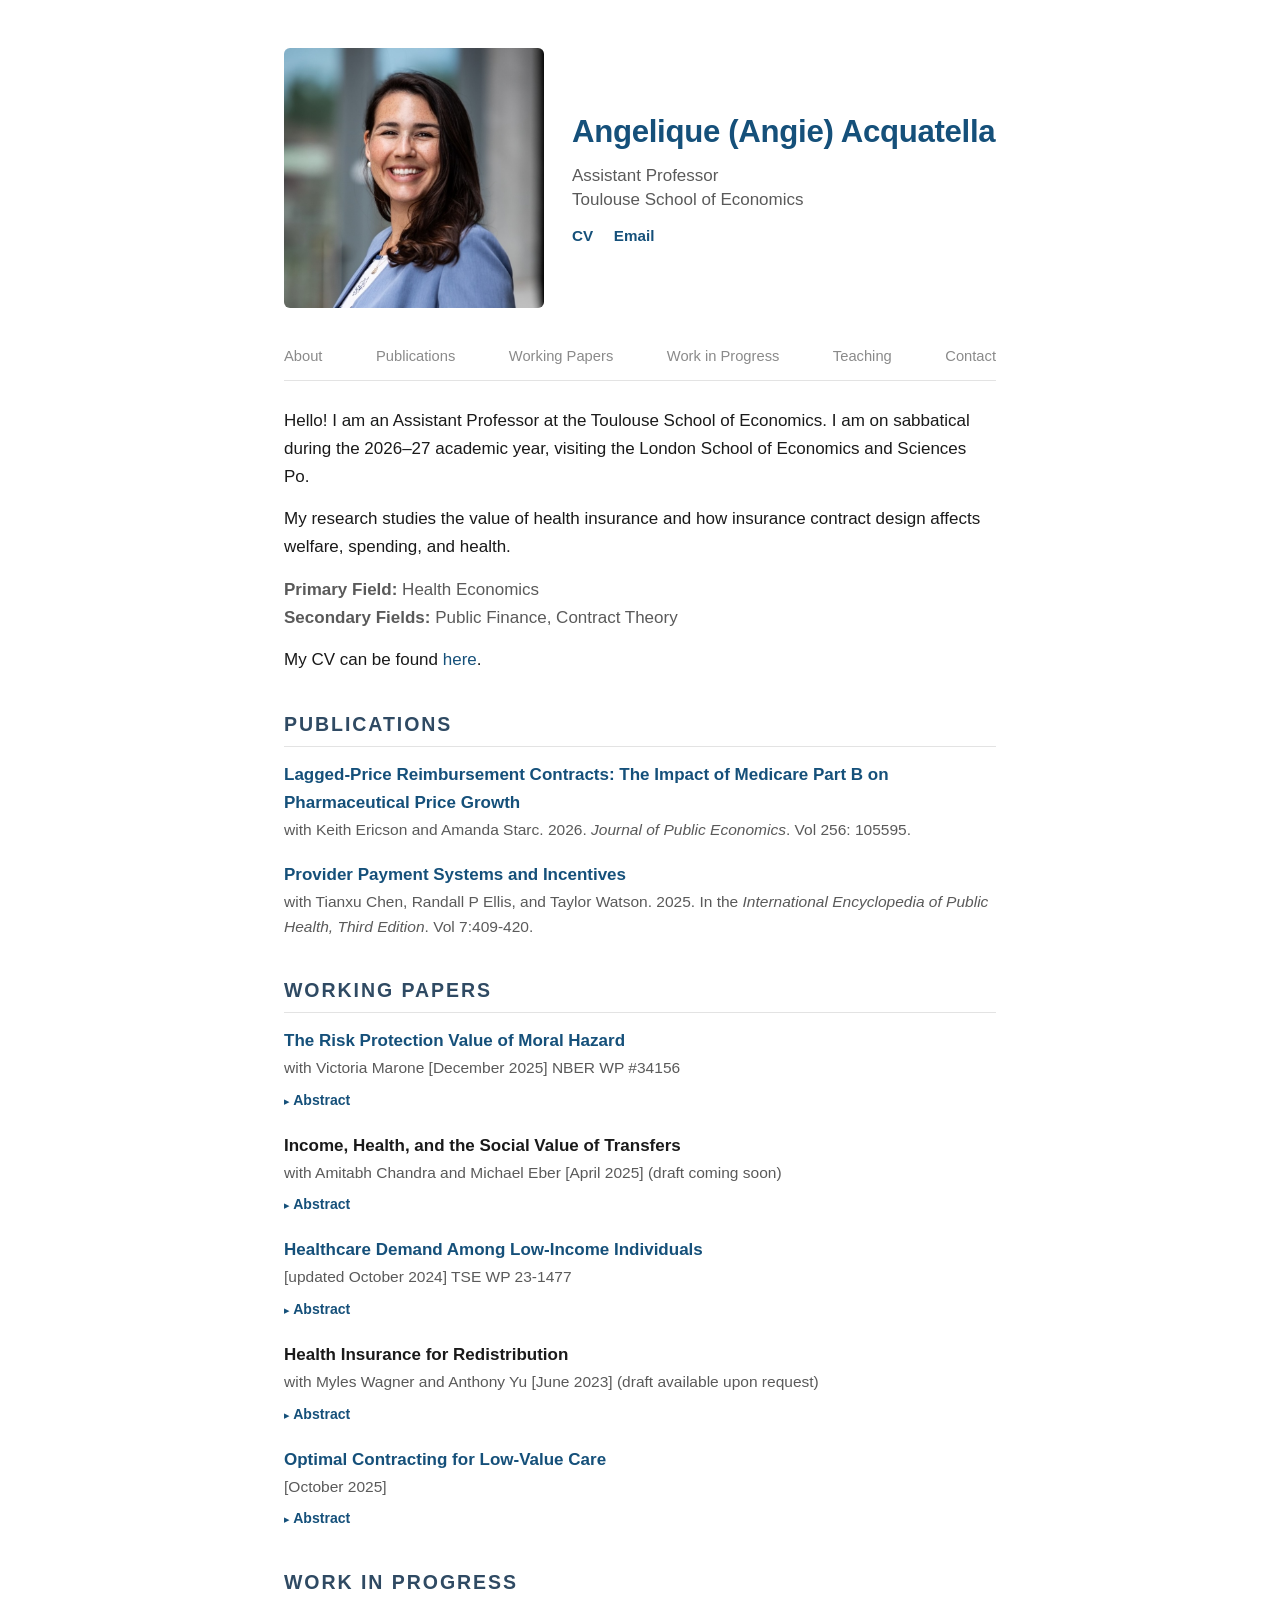
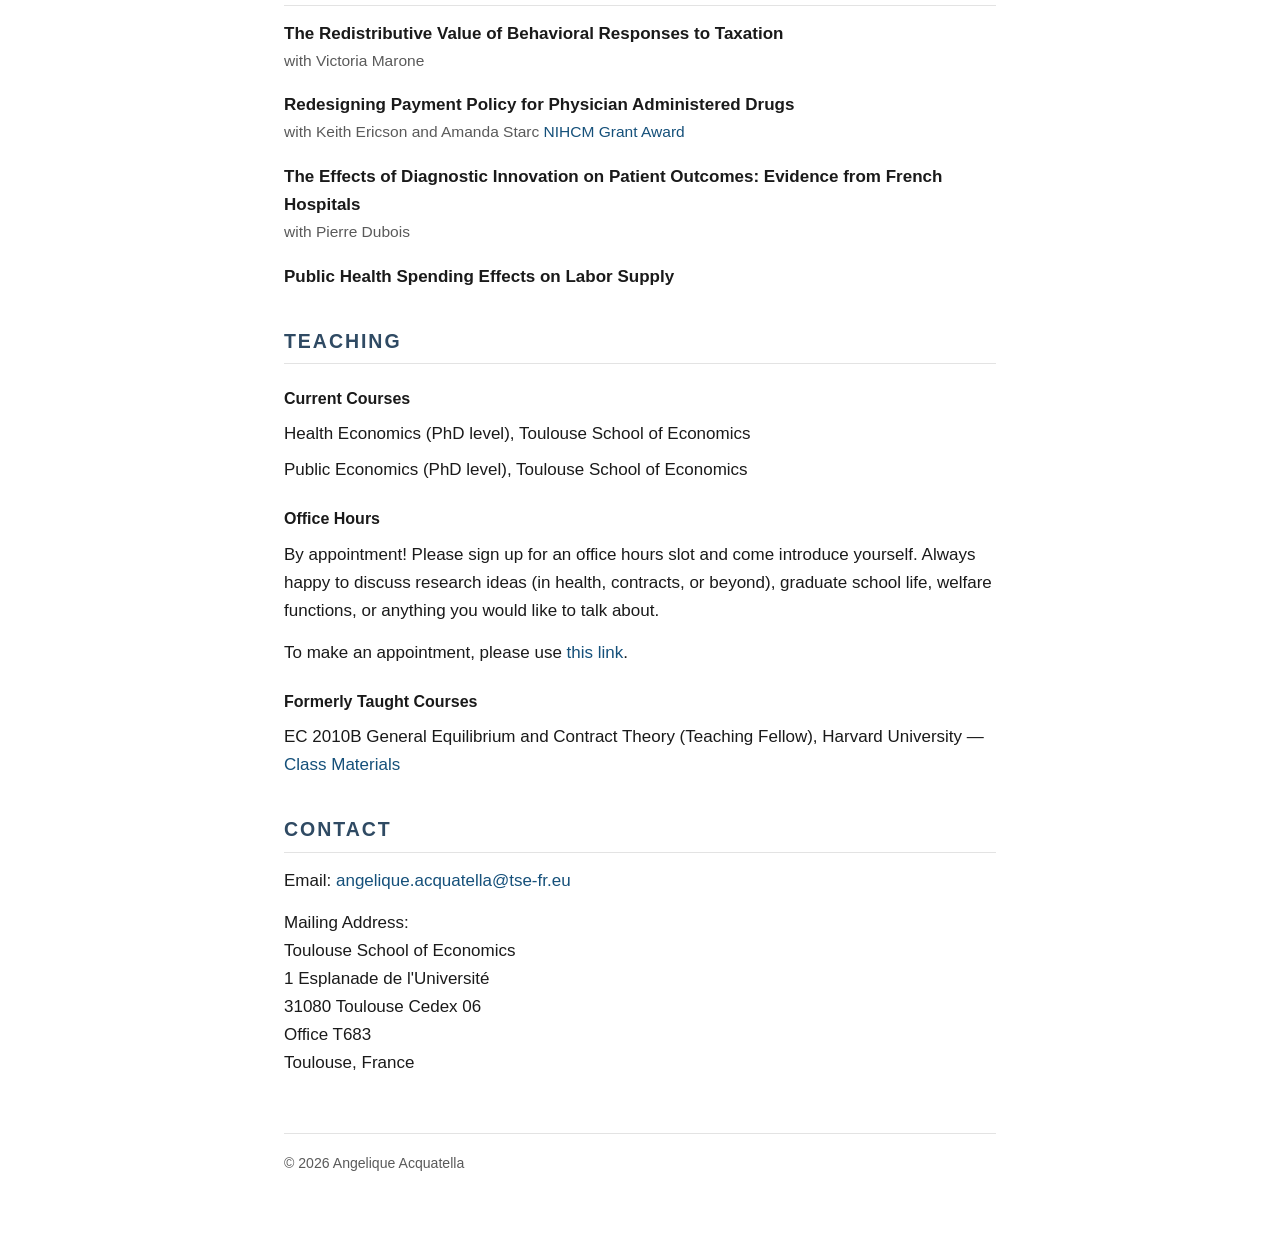
==== index.html @ 7224555e "Remove two dormant Work in Progress entries Income Loss Following Sickness (with Anup Malani) and A " ====
<!DOCTYPE html>
<html lang="en">
<head>
  <meta charset="utf-8">
  <meta name="viewport" content="width=device-width, initial-scale=1">
  <title>Angelique Acquatella</title>
  <meta name="description" content="Angelique Acquatella — Assistant Professor at the Toulouse School of Economics. Health economics, public finance, contract theory.">
  <link rel="stylesheet" href="style.css">
  <!-- Google Analytics 4 -->
  <script async src="https://www.googletagmanager.com/gtag/js?id=G-L3SZ8V5S2E"></script>
  <script>
    window.dataLayer = window.dataLayer || [];
    function gtag(){dataLayer.push(arguments);}
    gtag('js', new Date());
    gtag('config', 'G-L3SZ8V5S2E');
  </script>
</head>
<body>
  <div class="container">

    <!-- ===== Header ===== -->
    <header class="masthead">
      <img class="photo" src="assets/profile_crop.jpeg" alt="Angelique Acquatella">
      <div class="intro">
        <h1>Angelique (Angie) Acquatella</h1>
        <p class="title">Assistant Professor<br>
          <span class="affil">Toulouse School of Economics</span></p>
        <p class="quicklinks">
          <a href="assets/cv.pdf">CV</a>
          <a href="mailto:angelique.acquatella@tse-fr.eu">Email</a>
        </p>
      </div>
    </header>

    <!-- ===== Nav ===== -->
    <nav class="nav">
      <a href="#about">About</a>
      <a href="#publications">Publications</a>
      <a href="#working-papers">Working Papers</a>
      <a href="#in-progress">Work in Progress</a>
      <a href="#teaching">Teaching</a>
      <a href="#contact">Contact</a>
    </nav>

    <main>

      <!-- ===== About / bio ===== -->
      <section id="about">
        <p>Hello! I am an Assistant Professor at the Toulouse School of Economics.
          I am on sabbatical during the 2026&ndash;27 academic year, visiting the London
          School of Economics and Sciences Po.</p>

        <p>My research studies the value of health insurance and how insurance contract
          design affects welfare, spending, and health.</p>

        <p class="fields">
          <strong>Primary Field:</strong> Health Economics<br>
          <strong>Secondary Fields:</strong> Public Finance, Contract Theory
        </p>

        <p>My CV can be found <a href="assets/cv.pdf">here</a>.</p>
      </section>

      <!-- ===== Published / Forthcoming ===== -->
      <section id="publications">
        <h2>Publications</h2>
        <ul class="pubs">
          <li>
            <span class="pub-title">
              <a href="https://www.sciencedirect.com/science/article/pii/S0047272726000319">Lagged-Price Reimbursement Contracts: The Impact of Medicare Part B on Pharmaceutical Price Growth</a>
            </span>
            <span class="pub-meta">with Keith Ericson and Amanda Starc. 2026. <em>Journal of Public Economics</em>. Vol 256: 105595.</span>
          </li>
          <li>
            <span class="pub-title">
              <a href="https://doi.org/10.1016/b978-0-323-99967-0.00269-6">Provider Payment Systems and Incentives</a>
            </span>
            <span class="pub-meta">with Tianxu Chen, Randall P Ellis, and Taylor Watson. 2025. In the <em>International Encyclopedia of Public Health, Third Edition</em>. Vol 7:409-420.</span>
          </li>
        </ul>
      </section>

      <!-- ===== Working Papers ===== -->
      <section id="working-papers">
        <h2>Working Papers</h2>
        <ul class="pubs">
          <li>
            <span class="pub-title">
              <a href="https://victoriamarone.github.io/files/Risk_Protection_Value_of_Moral_Hazard.pdf">The Risk Protection Value of Moral Hazard</a>
            </span>
            <span class="pub-meta">with Victoria Marone [December 2025] NBER WP #34156</span>
            <details class="abstract"><summary>Abstract</summary>
              <p>Health insurance lowers the out-of-pocket price of healthcare, and it is well-established that this leads to higher utilization of care. This type of &ldquo;moral hazard&rdquo; is typically viewed as a social cost of insurance. Within a standard model, we show that there are two important ways in which the consumer&rsquo;s ability to change her behavior in response to insurance can play a central role in the ability of insurance to protect her from risk. These are (i) by allowing optimal exploitation of real income gained in bad states, and (ii) by enabling more resources to be shifted to bad states than otherwise could be. We provide a theoretical characterization of these cases and quantify their importance empirically. Under standard parameterizations of demand for healthcare and health insurance, estimates in the literature imply that moral hazard accounts for as much as half of the total value of risk protection derived from insurance. Preventing consumers from changing their behavior in response to insurance would lower costs, but also result in a major loss of risk protection, on-net reducing consumer welfare in the population we study. Our results suggest that under-utilization of healthcare may thus be an equally important threat to welfare as over-utilization.</p>
            </details>
          </li>
          <li>
            <span class="pub-title">Income, Health, and the Social Value of Transfers</span>
            <span class="pub-meta">with Amitabh Chandra and Michael Eber [April 2025] (draft coming soon)</span>
            <details class="abstract"><summary>Abstract</summary>
              <p>The central trade-off in designing public transfer programs lies in balancing the social value of a transfer against its fiscal and behavioral costs. While existing work has focused extensively on estimating these costs, much less is known about how society values transfers to individuals with different characteristics. Yet preferences over the allocation of transfers across potential recipients are measurable and well defined. This paper estimates these preferences. We field a large-scale survey experiment in which respondents allocate resources across potential recipients who vary in their level of income, age, health, and gender. Using both incentivized and hypothetical tasks, we estimate a discrete choice model that recovers the social marginal utility of income conditional on recipient characteristics. Preferences display systematic structure: individuals with low income or poor health are consistently favored, while age plays a modest role. We embed these estimates in the Marginal Value of Public Funds framework to assess the welfare implications of real-world transfer policies with limited fiscal spillovers.</p>
            </details>
          </li>
          <li>
            <span class="pub-title">
              <a href="assets/papers/acquatella_income_effects.pdf">Healthcare Demand Among Low-Income Individuals</a>
            </span>
            <span class="pub-meta">[updated October 2024] TSE WP 23-1477</span>
            <details class="abstract"><summary>Abstract</summary>
              <p>Low-income individuals are typically the most price sensitive segment of the market, but this is not true in the market for health care. Using data from the RAND and Oregon experiments, I show that low-income individuals are less likely to participate in health care markets, relative to higher income counterparts, attenuating the average demand elasticity for this group. The key insight is that income effects may exclude low-income individuals from participating because, when marginal utility of consumption is high, forgoing non-medical consumption becomes too costly. These findings have implications for policy design and model specification.</p>
            </details>
          </li>
          <li>
            <span class="pub-title">Health Insurance for Redistribution</span>
            <span class="pub-meta">with Myles Wagner and Anthony Yu [June 2023] (draft available upon request)</span>
            <details class="abstract"><summary>Abstract</summary>
              <p>The paper studies the role of health insurance for health equity. We consider a social planner that cares about health inequality in addition to income inequality. Focusing on a restricted policy space that offers different health care subsidies for the rich and poor, we derive sufficient statistics formulas for optimal policy, which depends on three objects: demand elasticities of medical spending by income, the joint distribution of health, income, and medical spending, and social preferences. We calibrate the joint distribution of health, income and medical spending using the Medical Expenditure Panel Survey, and revisit the RAND Health Insurance experiment to recover demand elasticities by income. Then, we simulate the optimal joint health insurance policy and tax schedule using social welfare weights that approximate Utilitarian and Rawlsian welfare objectives over health and income. An egalitarian planner chooses Medicare for all, and a Rawlsian planner chooses a public insurance policy that is much more generous than current Medicaid: full coverage for individuals below 300% of the Federal Poverty Line, and partial coinsurance for the rest.</p>
            </details>
          </li>
          <li>
            <span class="pub-title">
              <a href="assets/papers/acquatella_ORC.pdf">Optimal Contracting for Low-Value Care</a>
            </span>
            <span class="pub-meta">[October 2025]</span>
            <details class="abstract"><summary>Abstract</summary>
              <p>A significant share of health care spending comes from low-value, or minimal benefit, services. Why do countries pay for these services and what can optimal contracts do to contain this type of spending? I study optimal contracting for &lsquo;flat of the curve&rsquo; medicine in a principal agent framework with altruistic providers. I find that altruism leads to inefficient overprovision of care when governments use cost-based reimbursement, and that treatment caps optimally contain excess spending. Global budgets, as in the U.K., achieve first best outcomes when perfect risk adjustment is possible, or when providers are substantially altruistic.</p>
            </details>
          </li>
        </ul>
      </section>

      <!-- ===== Work in Progress ===== -->
      <section id="in-progress">
        <h2>Work in Progress</h2>
        <ul class="pubs">
          <li>
            <span class="pub-title">The Redistributive Value of Behavioral Responses to Taxation</span>
            <span class="pub-meta">with Victoria Marone</span>
          </li>
          <li>
            <span class="pub-title">Redesigning Payment Policy for Physician Administered Drugs</span>
            <span class="pub-meta">with Keith Ericson and Amanda Starc
              <a href="https://nihcm.org/grantees/redesigning-payment-policy-for-physician-administered-drugs">NIHCM Grant Award</a></span>
          </li>
          <li>
            <span class="pub-title">The Effects of Diagnostic Innovation on Patient Outcomes: Evidence from French Hospitals</span>
            <span class="pub-meta">with Pierre Dubois</span>
          </li>
          <li>
            <span class="pub-title">Public Health Spending Effects on Labor Supply</span>
          </li>
        </ul>
      </section>

      <!-- ===== Teaching (verbatim) ===== -->
      <section id="teaching">
        <h2>Teaching</h2>

        <h3>Current Courses</h3>
        <ul class="teaching">
          <li>Health Economics (PhD level), Toulouse School of Economics</li>
          <li>Public Economics (PhD level), Toulouse School of Economics</li>
        </ul>

        <h3>Office Hours</h3>
        <p>By appointment! Please sign up for an office hours slot and come introduce
          yourself. Always happy to discuss research ideas (in health, contracts, or
          beyond), graduate school life, welfare functions, or anything you would like
          to talk about.</p>
        <p>To make an appointment, please use
          <a href="https://calendly.com/aacquatella">this link</a>.</p>

        <h3>Formerly Taught Courses</h3>
        <ul class="teaching">
          <li>EC 2010B General Equilibrium and Contract Theory (Teaching Fellow), Harvard University
            &mdash; <a href="https://www.dropbox.com/sh/stiwag3nsww1j3d/AABarF94zuV2WMc9sB_urJYna?dl=0">Class Materials</a></li>
        </ul>
      </section>

      <!-- ===== Contact (verbatim) ===== -->
      <section id="contact">
        <h2>Contact</h2>
        <p>Email: <a href="mailto:angelique.acquatella@tse-fr.eu">angelique.acquatella@tse-fr.eu</a></p>
        <p>Mailing Address:<br>
          Toulouse School of Economics<br>
          1 Esplanade de l'Universit&eacute;<br>
          31080 Toulouse Cedex 06<br>
          Office T683<br>
          Toulouse, France</p>
      </section>

    </main>

    <footer>
      <p>&copy; 2026 Angelique Acquatella</p>
    </footer>

  </div>
</body>
</html>
---- style.css ----
/* ===== Base ===== */
:root {
  --ink:      #1a1a1a;
  --muted:    #5a5a5a;
  --link:     #15507a;
  --link-hov: #0d3a5c;
  --rule:     #e3e3e3;
  --maxw:     760px;
}

* { box-sizing: border-box; }

html { -webkit-text-size-adjust: 100%; }

body {
  margin: 0;
  color: var(--ink);
  background: #fff;
  font-family: -apple-system, BlinkMacSystemFont, "Segoe UI", Roboto,
               Helvetica, Arial, sans-serif;
  font-size: 17px;
  line-height: 1.65;
  -webkit-font-smoothing: antialiased;
}

.container {
  max-width: var(--maxw);
  margin: 0 auto;
  padding: 48px 24px 64px;
}

a {
  color: var(--link);
  text-decoration: none;
}
a:hover { color: var(--link-hov); text-decoration: underline; }

/* ===== Masthead ===== */
.masthead {
  display: flex;
  align-items: center;
  gap: 28px;
  margin-bottom: 8px;
}

.photo {
  width: 260px;
  height: 260px;
  flex: 0 0 260px;
  border-radius: 6px;
  object-fit: cover;
}

.photo-placeholder {
  display: flex;
  align-items: center;
  justify-content: center;
  background: #eef1f4;
  color: #9aa7b3;
  font-size: 2.6rem;
  font-weight: 600;
  letter-spacing: 1px;
  user-select: none;
}

.intro h1 {
  margin: 0 0 6px;
  font-size: 1.95rem;
  font-weight: 650;
  letter-spacing: -0.01em;
  color: var(--link);
}

.intro .title {
  margin: 0 0 10px;
  color: var(--muted);
  line-height: 1.4;
}
.intro .affil { color: var(--muted); }

.quicklinks { margin: 0; }
.quicklinks a {
  display: inline-block;
  margin-right: 16px;
  font-size: 0.95rem;
  font-weight: 550;
}

/* ===== Nav ===== */
.nav {
  position: sticky;
  top: 0;
  background: rgba(255, 255, 255, 0.95);
  backdrop-filter: saturate(180%) blur(6px);
  border-bottom: 1px solid var(--rule);
  margin: 24px 0 8px;
  padding: 12px 0;
  display: flex;
  flex-wrap: wrap;
  justify-content: space-between;
  gap: 10px 18px;
  font-size: 0.92rem;
}
.nav a { color: #8a8a8a; font-weight: 400; }
.nav a:hover { color: var(--link); text-decoration: none; }

/* ===== Sections ===== */
section { margin-top: 34px; }
#about { margin-top: 26px; }

section h2 {
  font-size: 1.22rem;
  font-weight: 650;
  color: #2f4a63;
  text-transform: uppercase;
  letter-spacing: 0.10em;
  margin: 0 0 14px;
  padding-bottom: 6px;
  border-bottom: 1px solid var(--rule);
}

section h3 {
  font-size: 1rem;
  font-weight: 600;
  margin: 22px 0 8px;
}

p { margin: 0 0 14px; }

.fields { color: var(--muted); }

/* ===== Publication lists ===== */
ul.pubs {
  list-style: none;
  margin: 0;
  padding: 0;
}
ul.pubs li { margin-bottom: 18px; }

.pub-title {
  display: block;
  font-weight: 600;
}
.pub-meta {
  display: block;
  color: var(--muted);
  font-size: 0.97rem;
}
.pub-meta em { font-style: italic; }
.status { font-style: italic; }

details.abstract { margin-top: 5px; }
details.abstract > summary {
  cursor: pointer;
  display: inline-block;
  font-size: 0.88rem;
  font-weight: 550;
  color: var(--link);
  list-style: none;
}
details.abstract > summary::-webkit-details-marker { display: none; }
details.abstract > summary::before { content: "\25B8\00A0"; font-size: 0.8em; }
details.abstract[open] > summary::before { content: "\25BE\00A0"; }
details.abstract > p {
  margin: 8px 0 2px;
  padding-left: 14px;
  border-left: 2px solid var(--rule);
  font-size: 0.95rem;
  line-height: 1.6;
  color: #333;
}

/* ===== Teaching ===== */
ul.teaching {
  list-style: none;
  margin: 0 0 14px;
  padding: 0;
}
ul.teaching li { margin-bottom: 8px; }
.note { color: var(--muted); font-size: 0.97rem; }

/* ===== Footer ===== */
footer {
  margin-top: 56px;
  padding-top: 18px;
  border-top: 1px solid var(--rule);
  color: var(--muted);
  font-size: 0.88rem;
}
footer a { color: var(--link); }

/* ===== Cookie consent banner ===== */
.cookie-banner {
  position: fixed;
  left: 0; right: 0; bottom: 0;
  z-index: 1000;
  display: flex;
  flex-wrap: wrap;
  align-items: center;
  justify-content: center;
  gap: 10px 16px;
  padding: 14px 20px;
  background: #1f2d3a;
  color: #eef1f4;
  font-size: 0.9rem;
  line-height: 1.5;
  box-shadow: 0 -2px 12px rgba(0, 0, 0, 0.18);
}
.cookie-banner[hidden] { display: none; }
.cookie-banner p { margin: 0; max-width: 620px; }
.cookie-banner a { color: #a9cbff; }
.cookie-actions { display: flex; gap: 10px; }
.cookie-banner button {
  font: inherit;
  padding: 7px 18px;
  border: 1px solid #7c8b99;
  border-radius: 6px;
  background: transparent;
  color: #eef1f4;
  cursor: pointer;
}
.cookie-banner button:hover { background: rgba(255, 255, 255, 0.12); }

/* ===== Responsive ===== */
@media (max-width: 560px) {
  .container { padding: 32px 18px 48px; }
  .masthead {
    flex-direction: column;
    align-items: flex-start;
    gap: 18px;
  }
  .photo, .photo-placeholder { width: 150px; height: 150px; flex-basis: 150px; }
  .intro h1 { font-size: 1.7rem; }
}
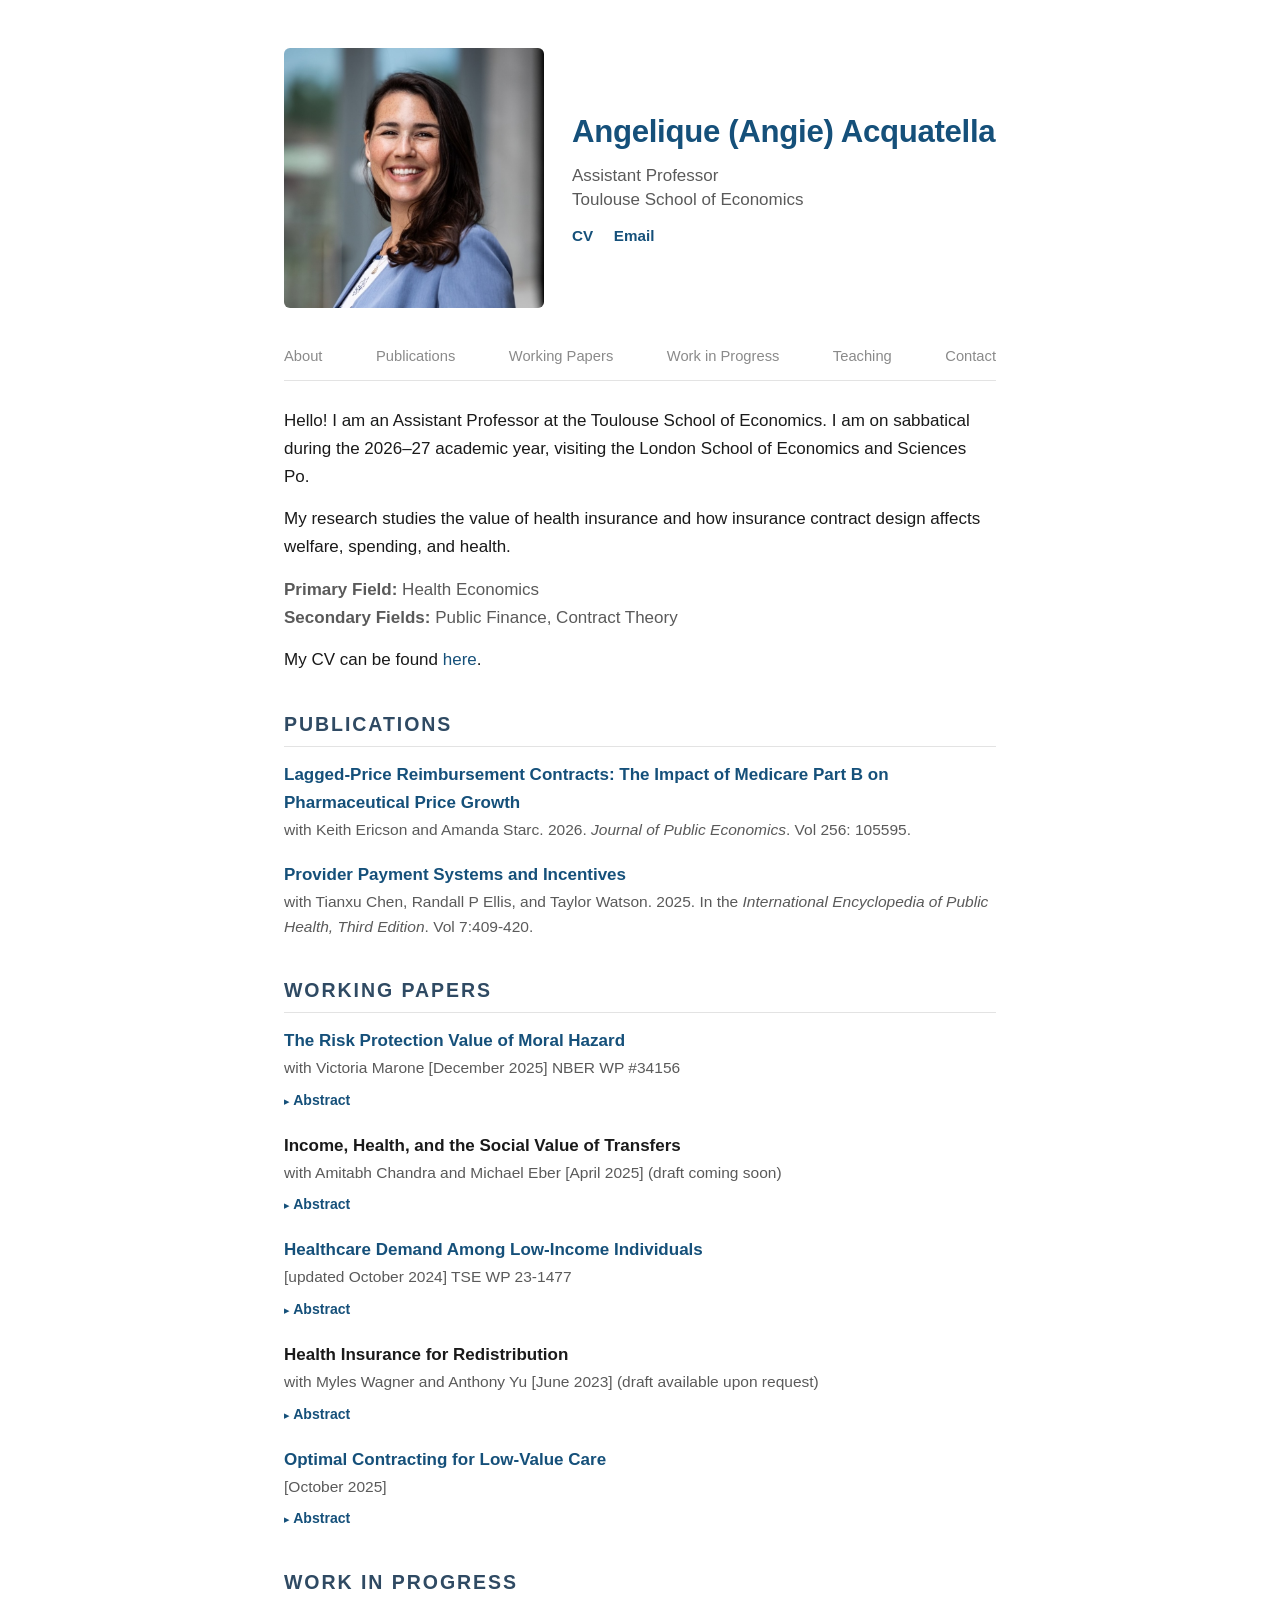
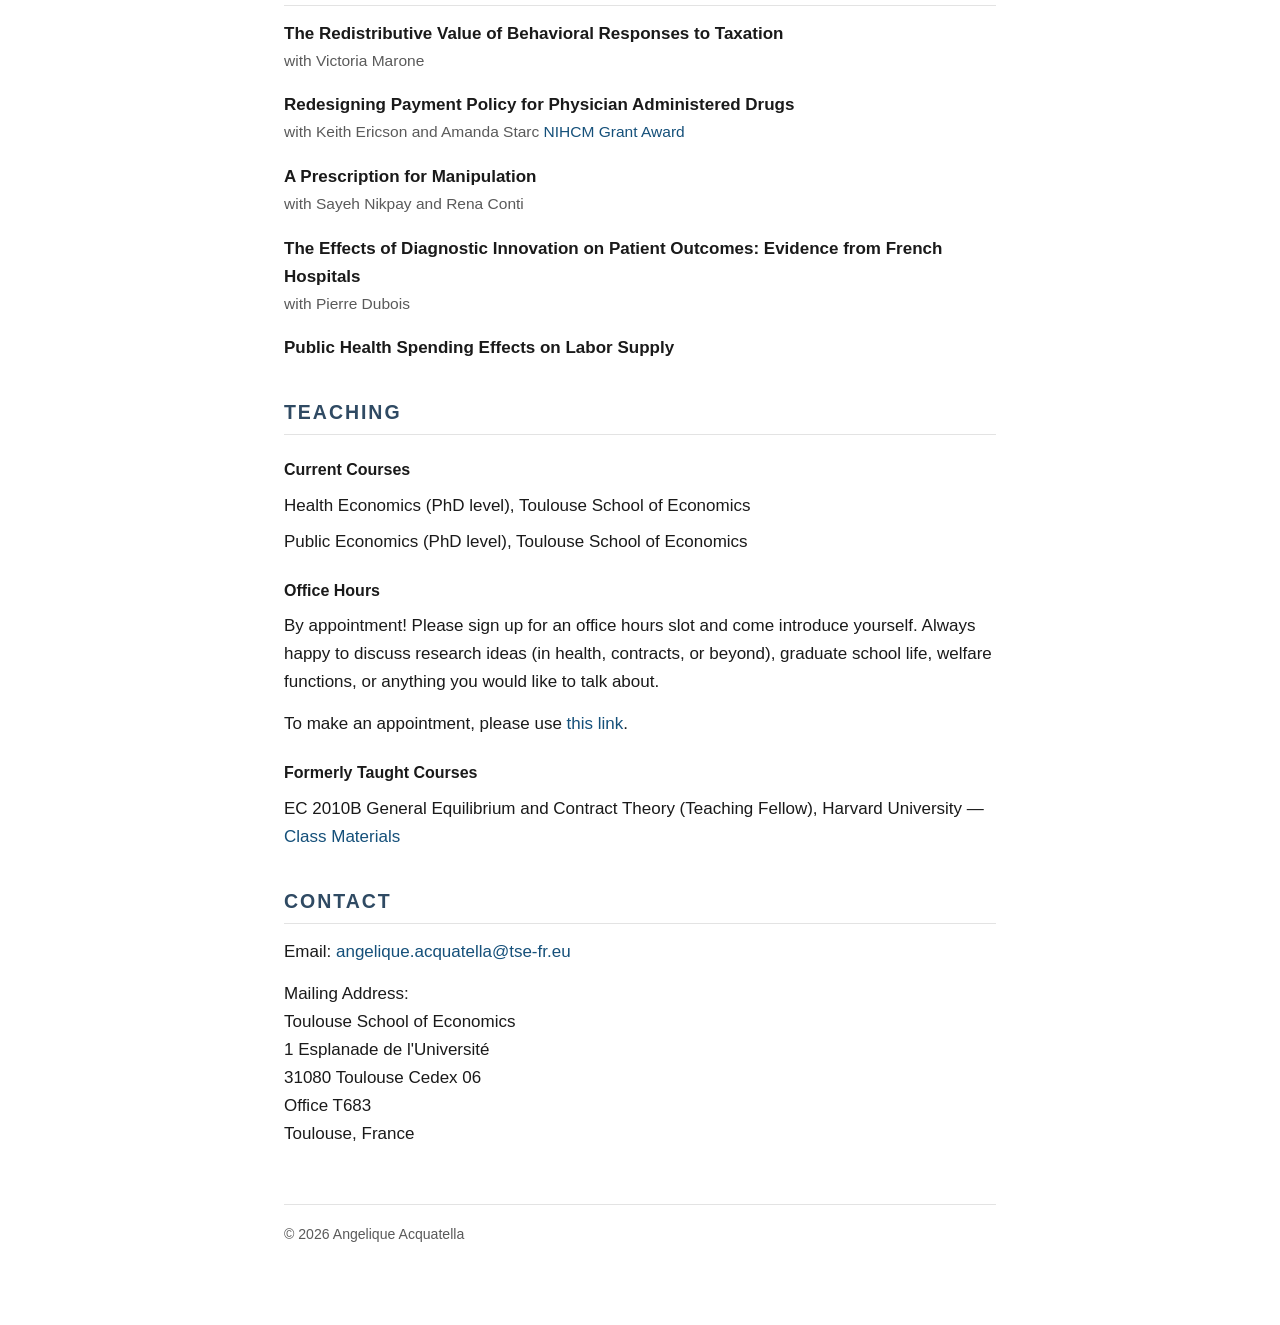
==== commit 3274e1da: "Restore A Prescription for Manipulation to Work in Progress Co-Authored-By: Claude Opus 5 <noreply@a" ====
--- a/index.html
+++ b/index.html
@@ -142,6 +142,10 @@
               <a href="https://nihcm.org/grantees/redesigning-payment-policy-for-physician-administered-drugs">NIHCM Grant Award</a></span>
           </li>
           <li>
+            <span class="pub-title">A Prescription for Manipulation</span>
+            <span class="pub-meta">with Sayeh Nikpay and Rena Conti</span>
+          </li>
+          <li>
             <span class="pub-title">The Effects of Diagnostic Innovation on Patient Outcomes: Evidence from French Hospitals</span>
             <span class="pub-meta">with Pierre Dubois</span>
           </li>
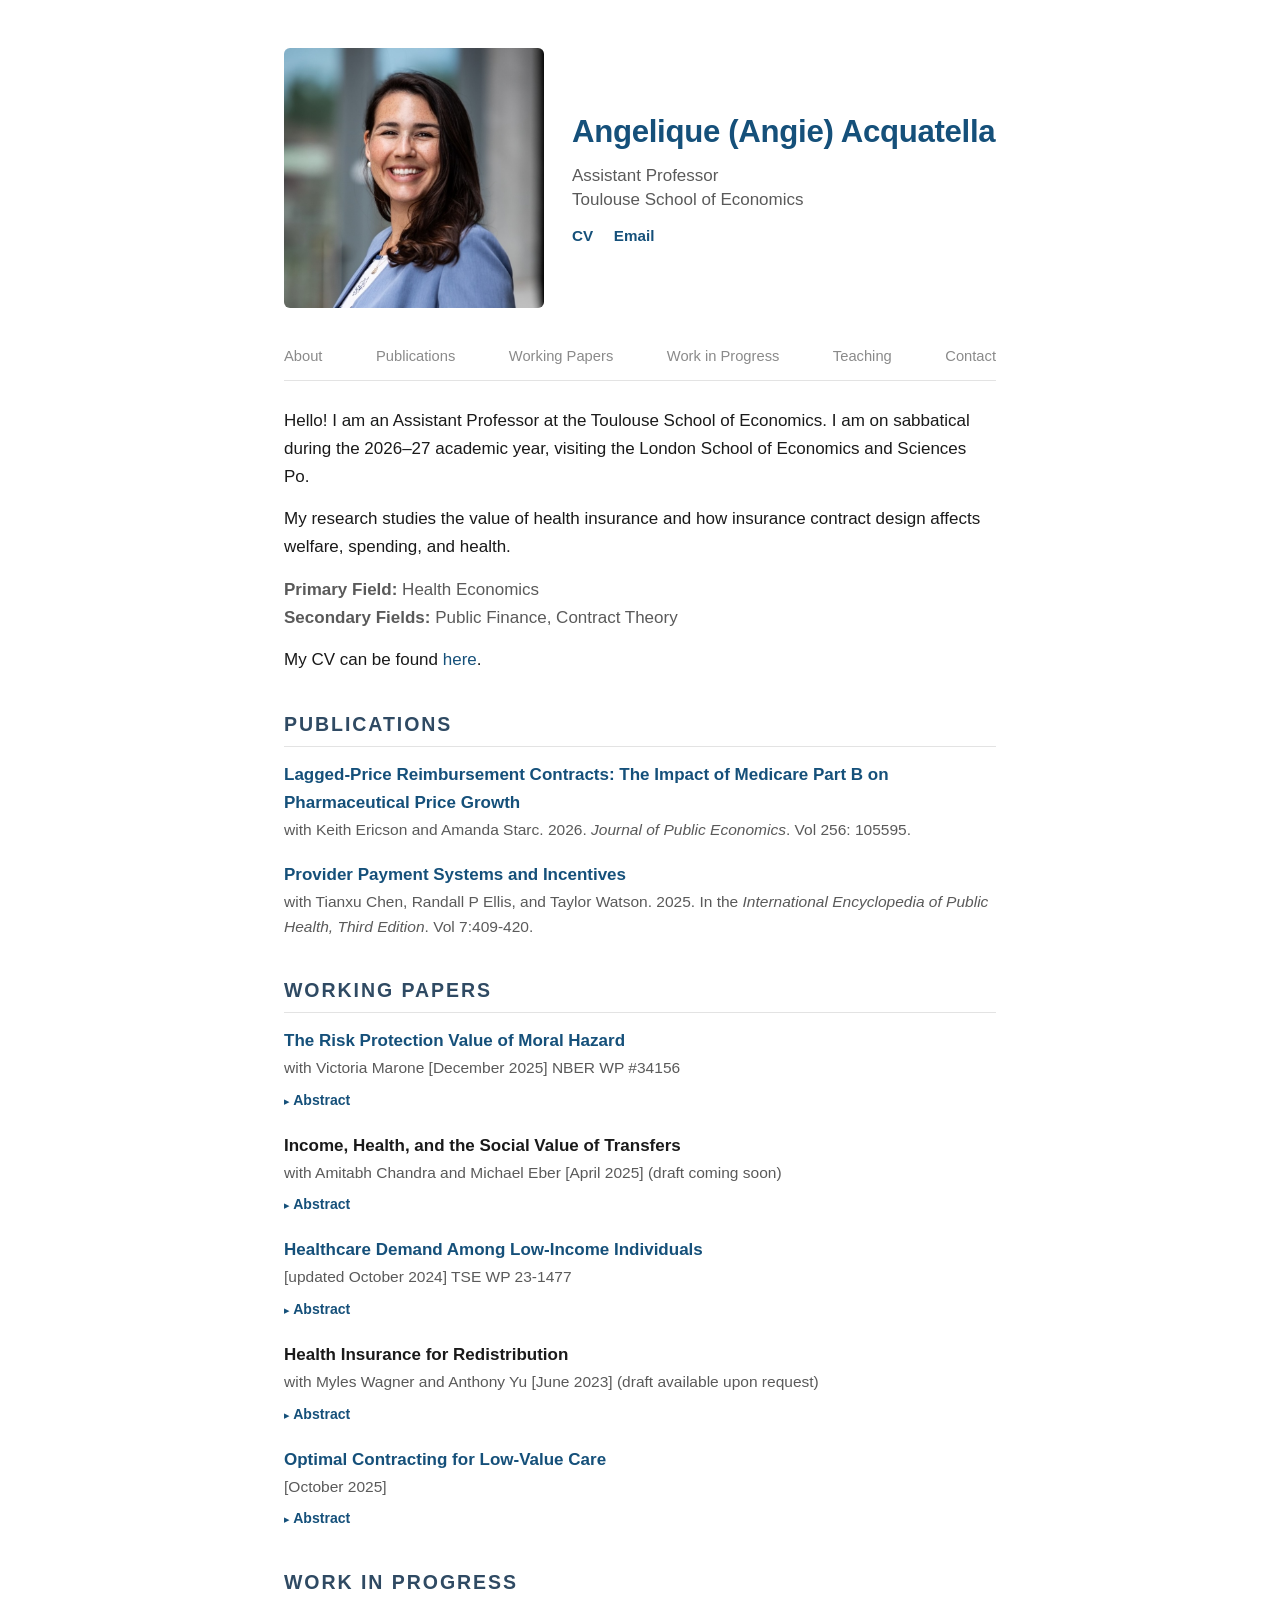
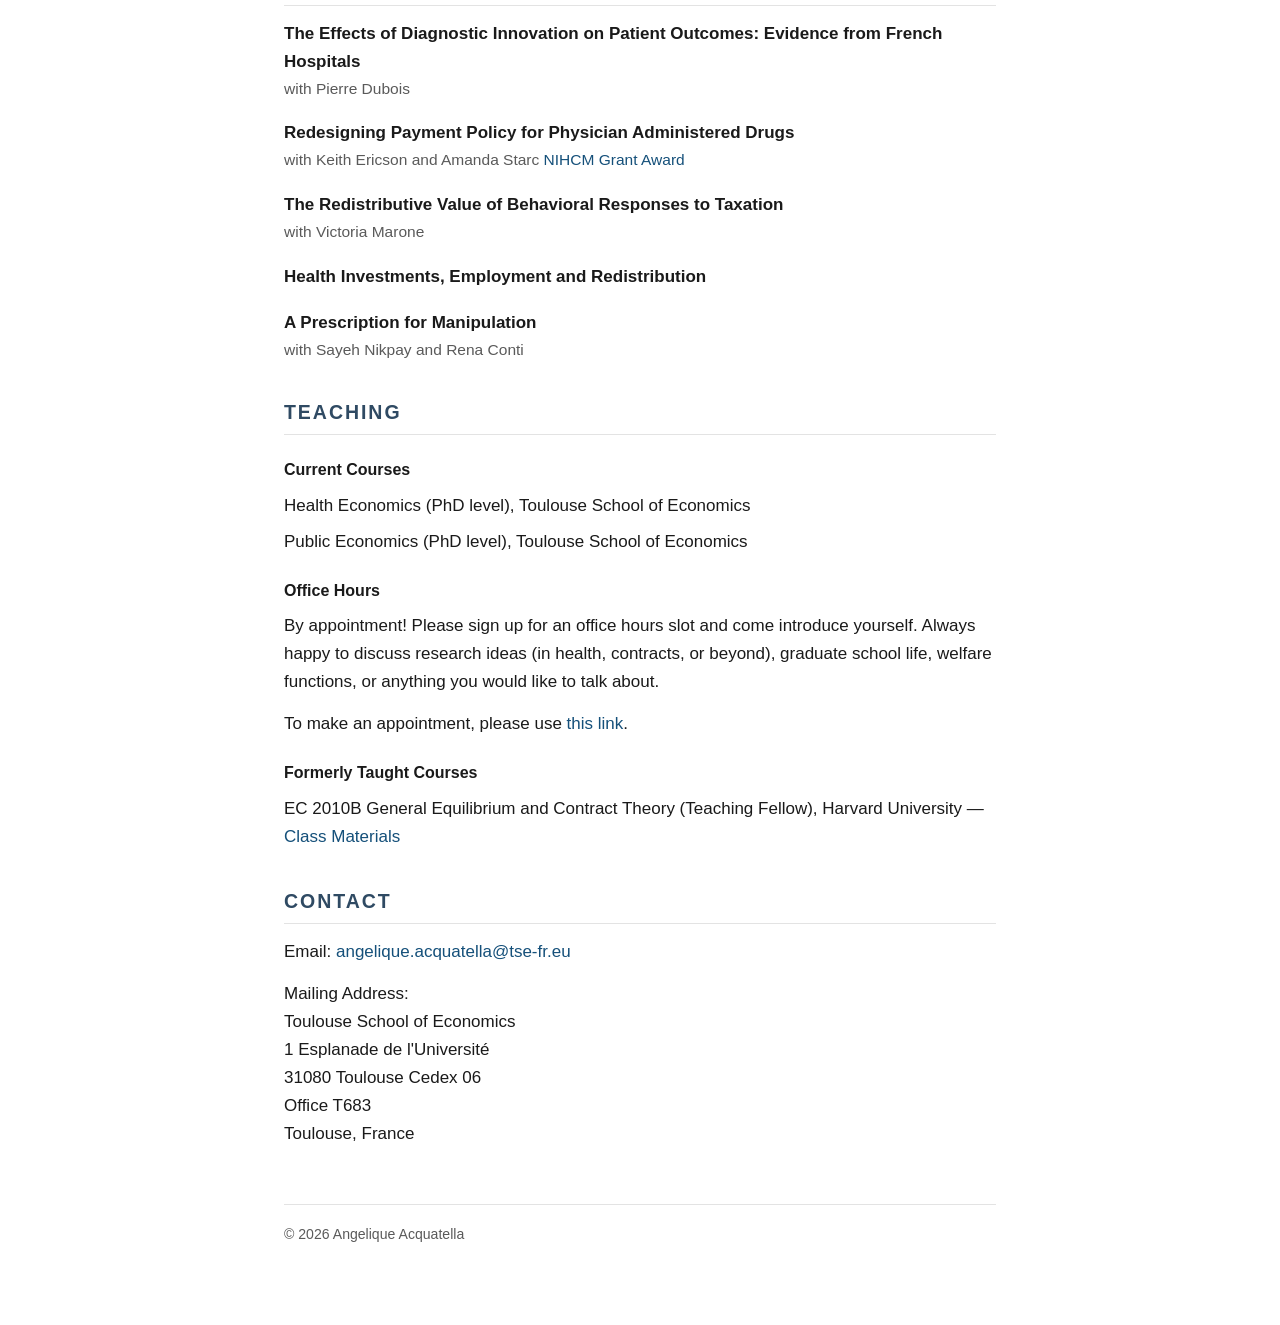
==== commit e35a8384: "Reorder Work in Progress; retitle Heredist entry to the ANR grant title Co-Authored-By: Claude Opus " ====
--- a/index.html
+++ b/index.html
@@ -133,8 +133,8 @@
         <h2>Work in Progress</h2>
         <ul class="pubs">
           <li>
-            <span class="pub-title">The Redistributive Value of Behavioral Responses to Taxation</span>
-            <span class="pub-meta">with Victoria Marone</span>
+            <span class="pub-title">The Effects of Diagnostic Innovation on Patient Outcomes: Evidence from French Hospitals</span>
+            <span class="pub-meta">with Pierre Dubois</span>
           </li>
           <li>
             <span class="pub-title">Redesigning Payment Policy for Physician Administered Drugs</span>
@@ -142,15 +142,15 @@
               <a href="https://nihcm.org/grantees/redesigning-payment-policy-for-physician-administered-drugs">NIHCM Grant Award</a></span>
           </li>
           <li>
+            <span class="pub-title">The Redistributive Value of Behavioral Responses to Taxation</span>
+            <span class="pub-meta">with Victoria Marone</span>
+          </li>
+          <li>
+            <span class="pub-title">Health Investments, Employment and Redistribution</span>
+          </li>
+          <li>
             <span class="pub-title">A Prescription for Manipulation</span>
             <span class="pub-meta">with Sayeh Nikpay and Rena Conti</span>
-          </li>
-          <li>
-            <span class="pub-title">The Effects of Diagnostic Innovation on Patient Outcomes: Evidence from French Hospitals</span>
-            <span class="pub-meta">with Pierre Dubois</span>
-          </li>
-          <li>
-            <span class="pub-title">Public Health Spending Effects on Labor Supply</span>
           </li>
         </ul>
       </section>
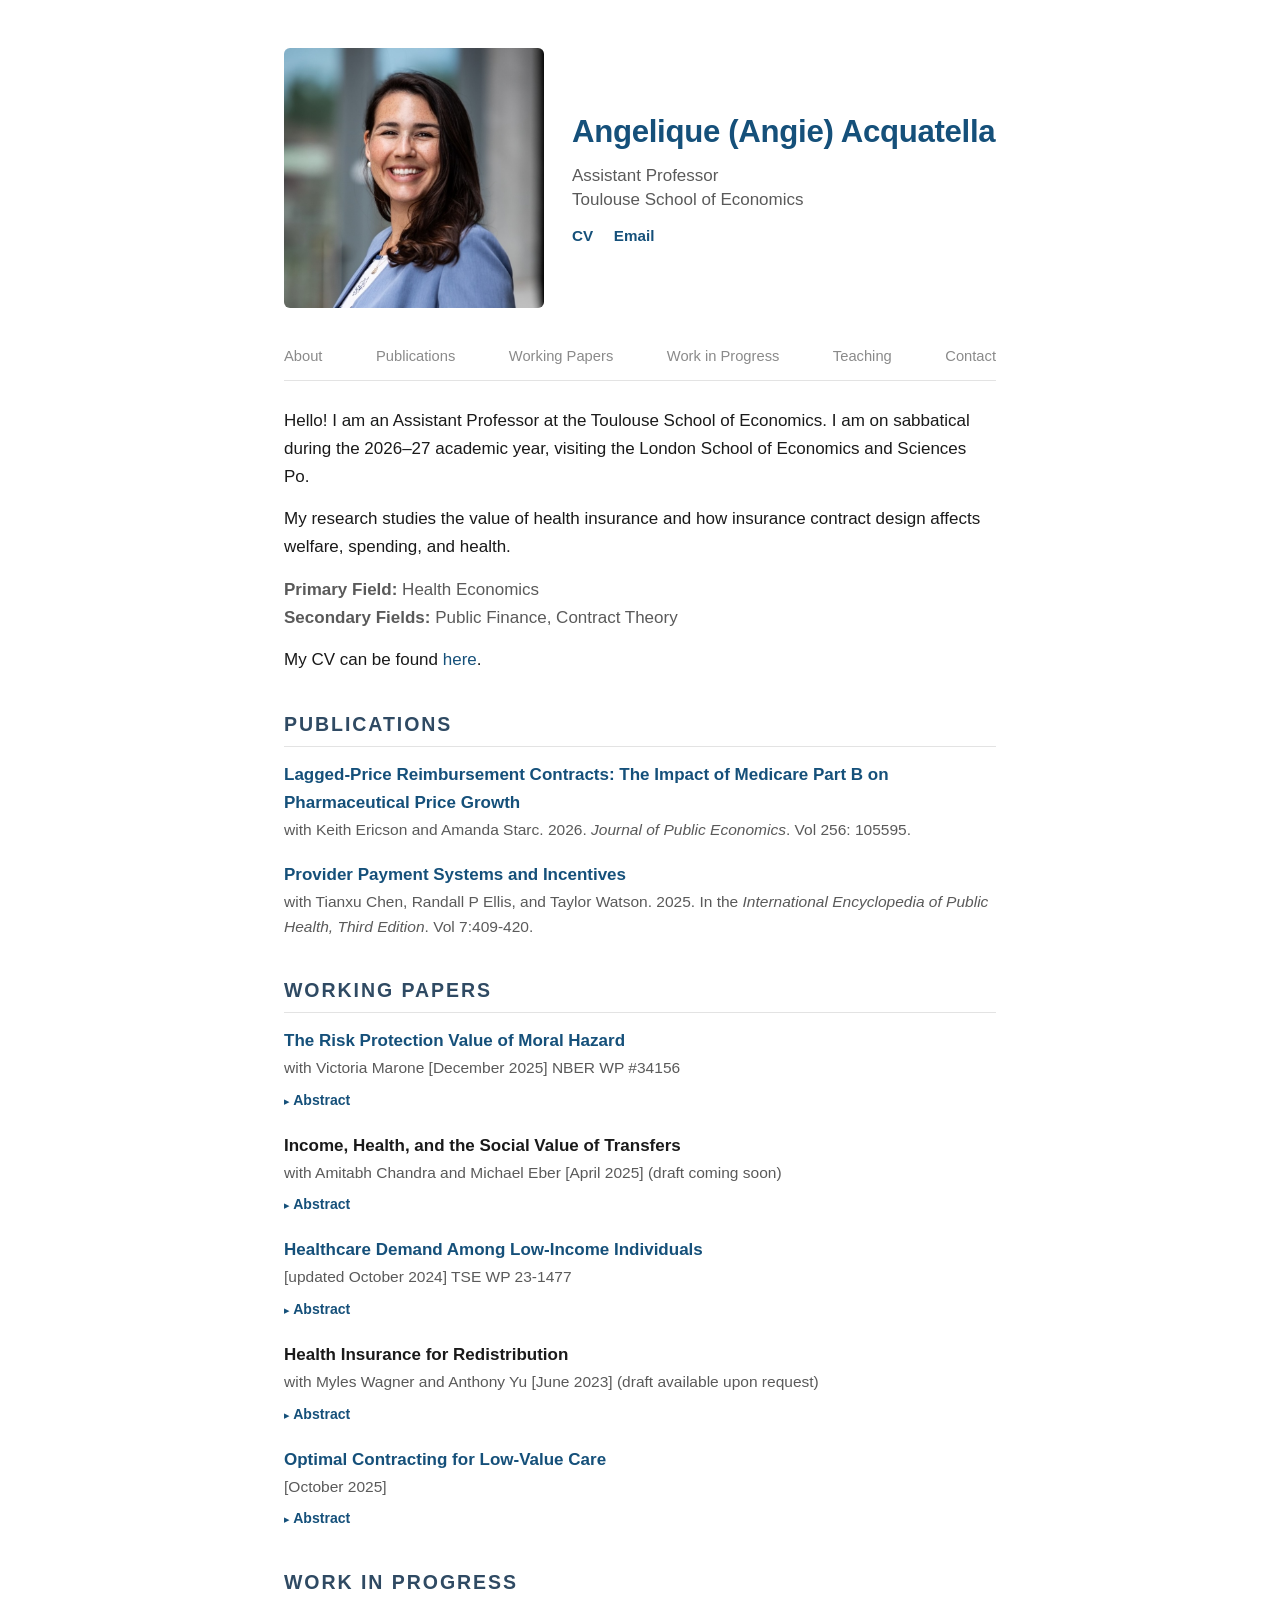
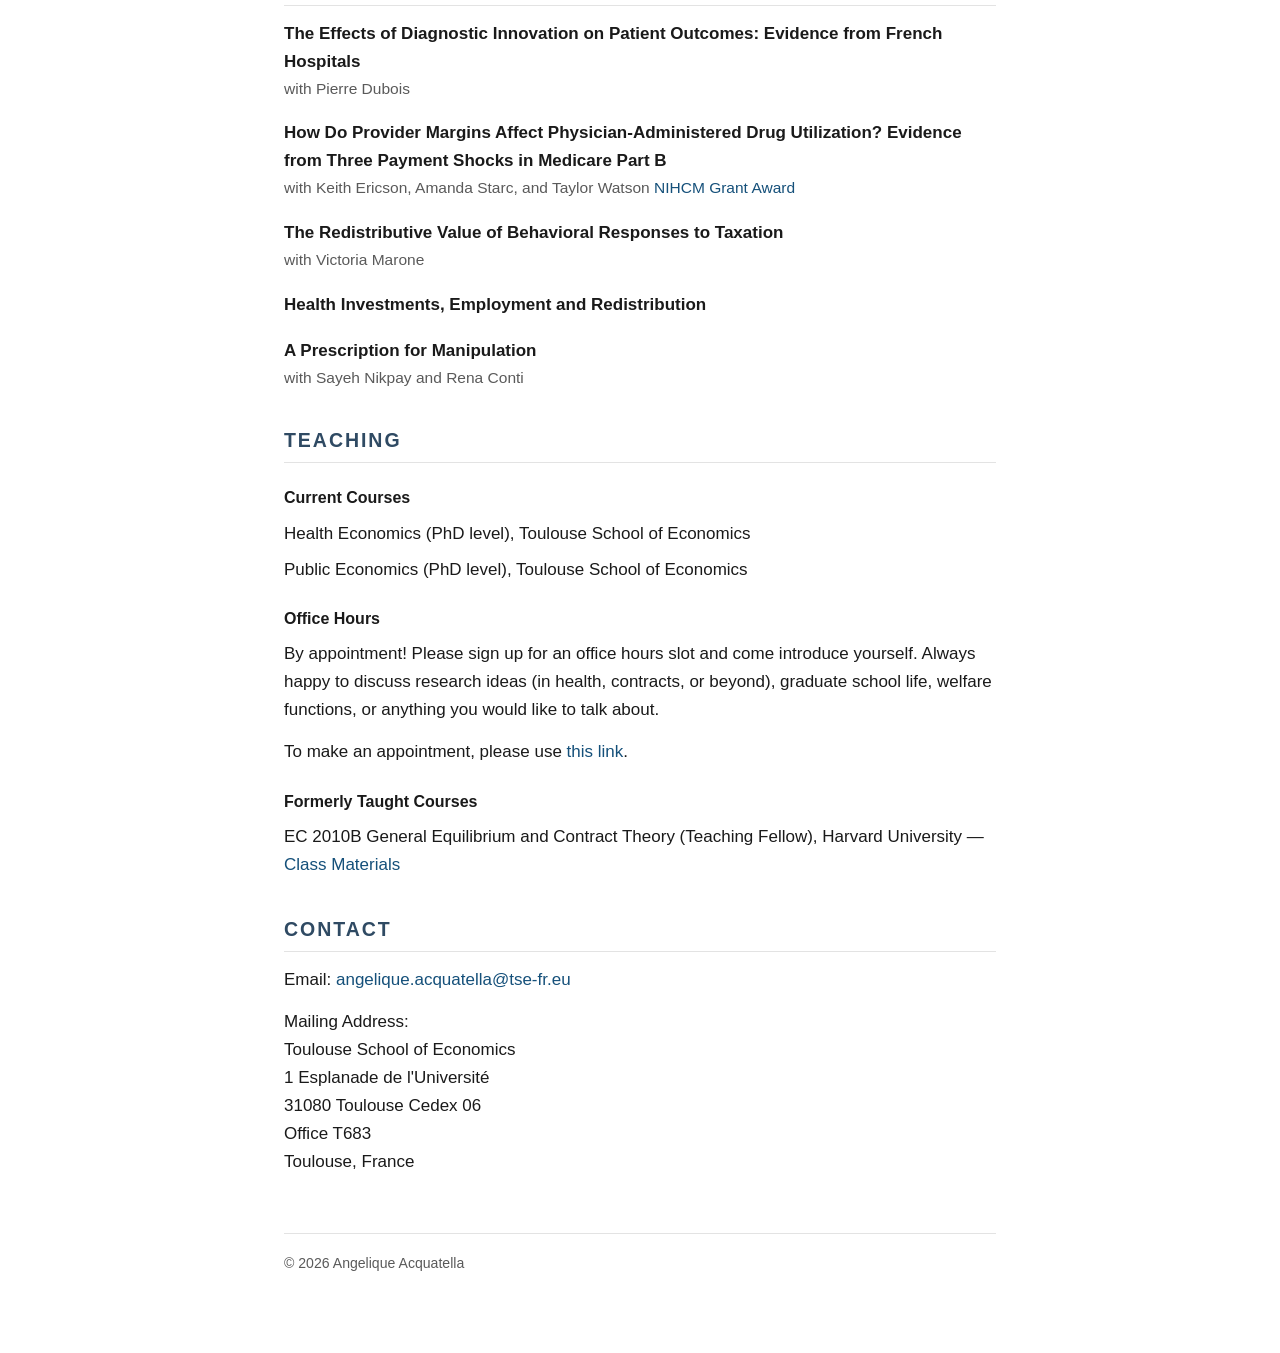
==== commit 5f4b976b: "Retitle Part B paper and add Taylor Watson as coauthor Co-Authored-By: Claude Opus 5 <noreply@anthro" ====
--- a/index.html
+++ b/index.html
@@ -137,8 +137,8 @@
             <span class="pub-meta">with Pierre Dubois</span>
           </li>
           <li>
-            <span class="pub-title">Redesigning Payment Policy for Physician Administered Drugs</span>
-            <span class="pub-meta">with Keith Ericson and Amanda Starc
+            <span class="pub-title">How Do Provider Margins Affect Physician-Administered Drug Utilization? Evidence from Three Payment Shocks in Medicare Part B</span>
+            <span class="pub-meta">with Keith Ericson, Amanda Starc, and Taylor Watson
               <a href="https://nihcm.org/grantees/redesigning-payment-policy-for-physician-administered-drugs">NIHCM Grant Award</a></span>
           </li>
           <li>
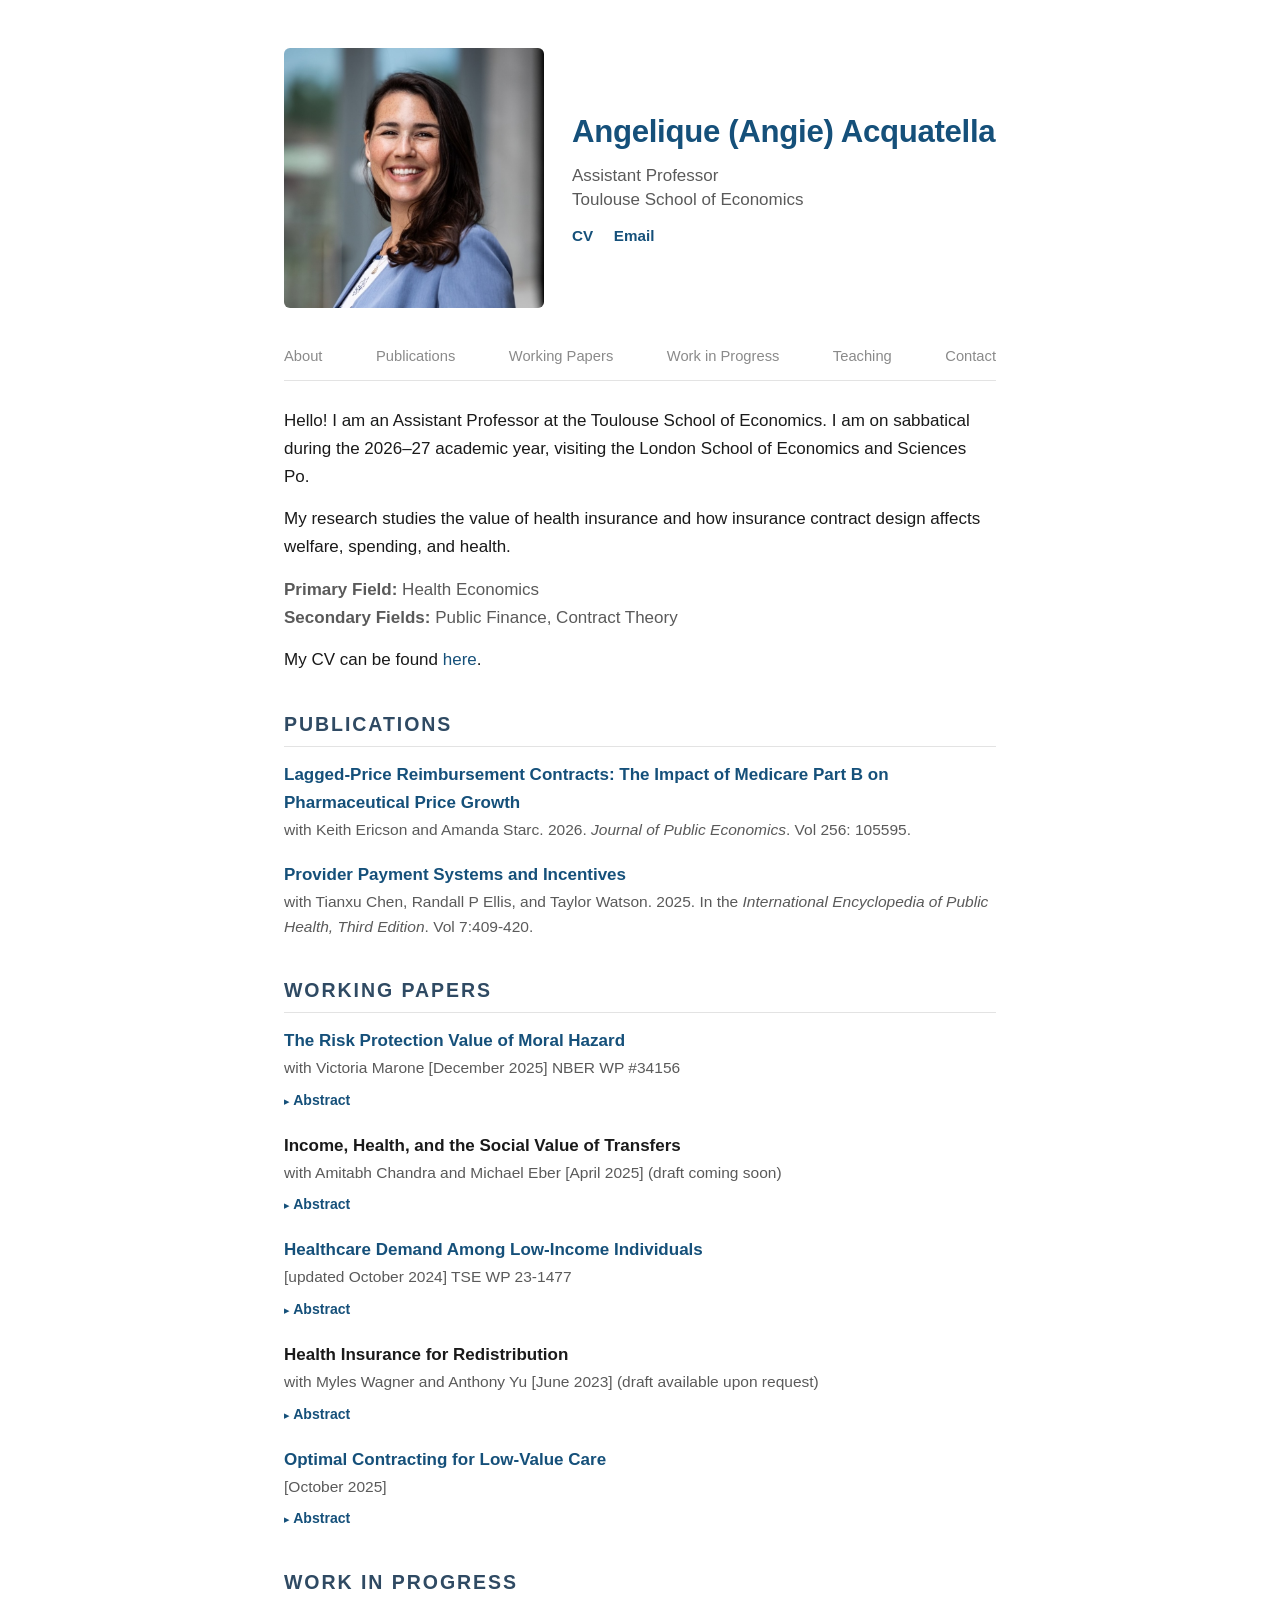
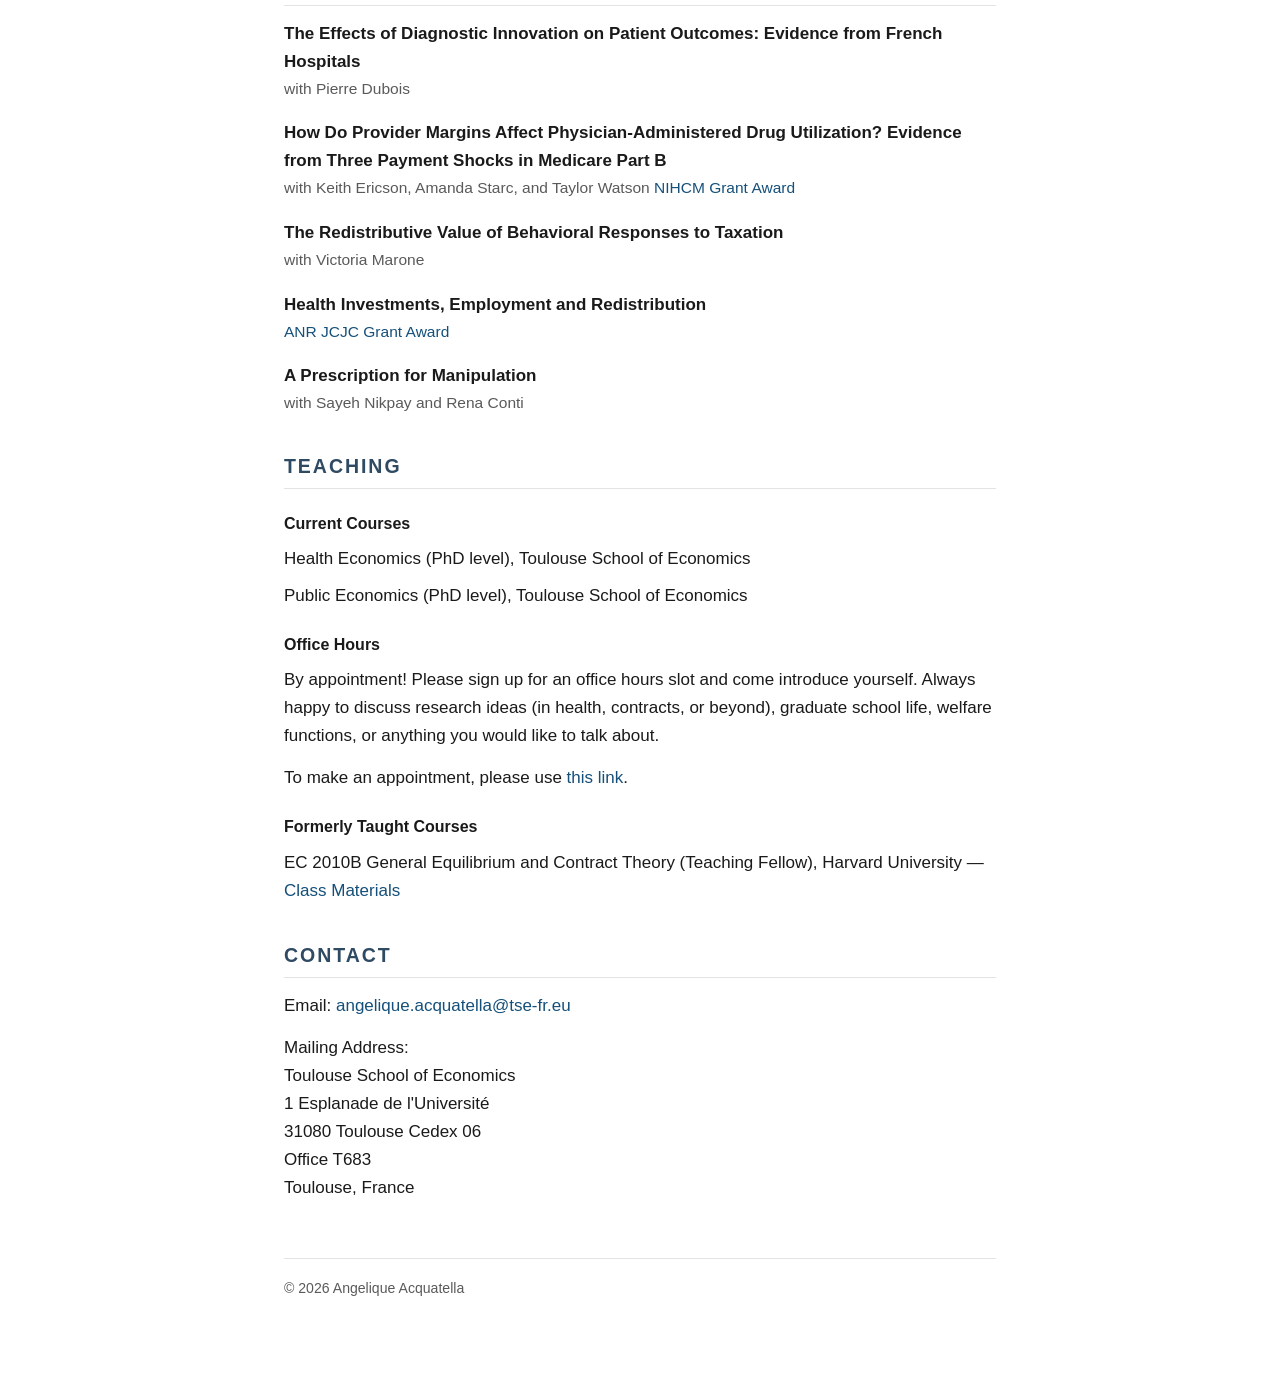
==== commit f69eb3a5: "Link ANR JCJC grant award on the Heredist entry Co-Authored-By: Claude Opus 5 <noreply@anthropic.com" ====
--- a/index.html
+++ b/index.html
@@ -147,6 +147,7 @@
           </li>
           <li>
             <span class="pub-title">Health Investments, Employment and Redistribution</span>
+            <span class="pub-meta"><a href="https://anr.fr/fileadmin/aap/2026/selection/aapg-2026-selection.pdf">ANR JCJC Grant Award</a></span>
           </li>
           <li>
             <span class="pub-title">A Prescription for Manipulation</span>
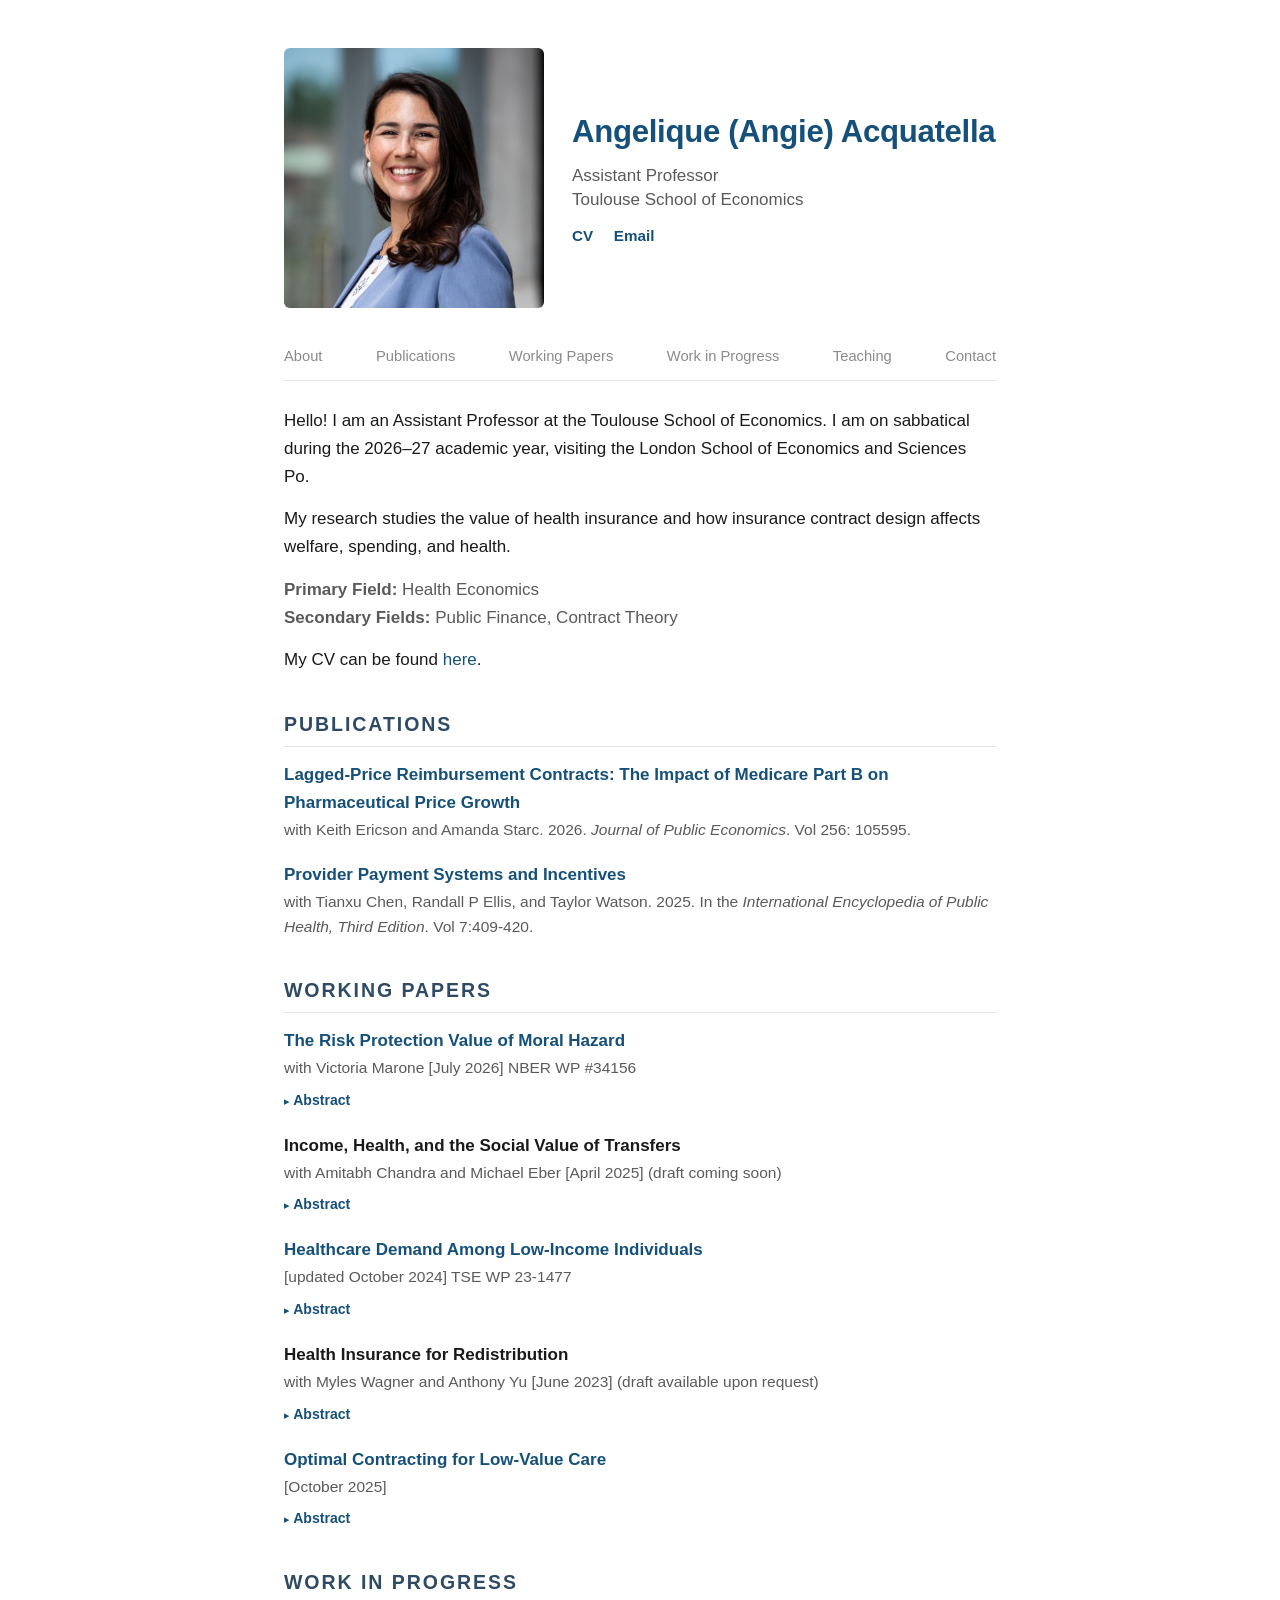
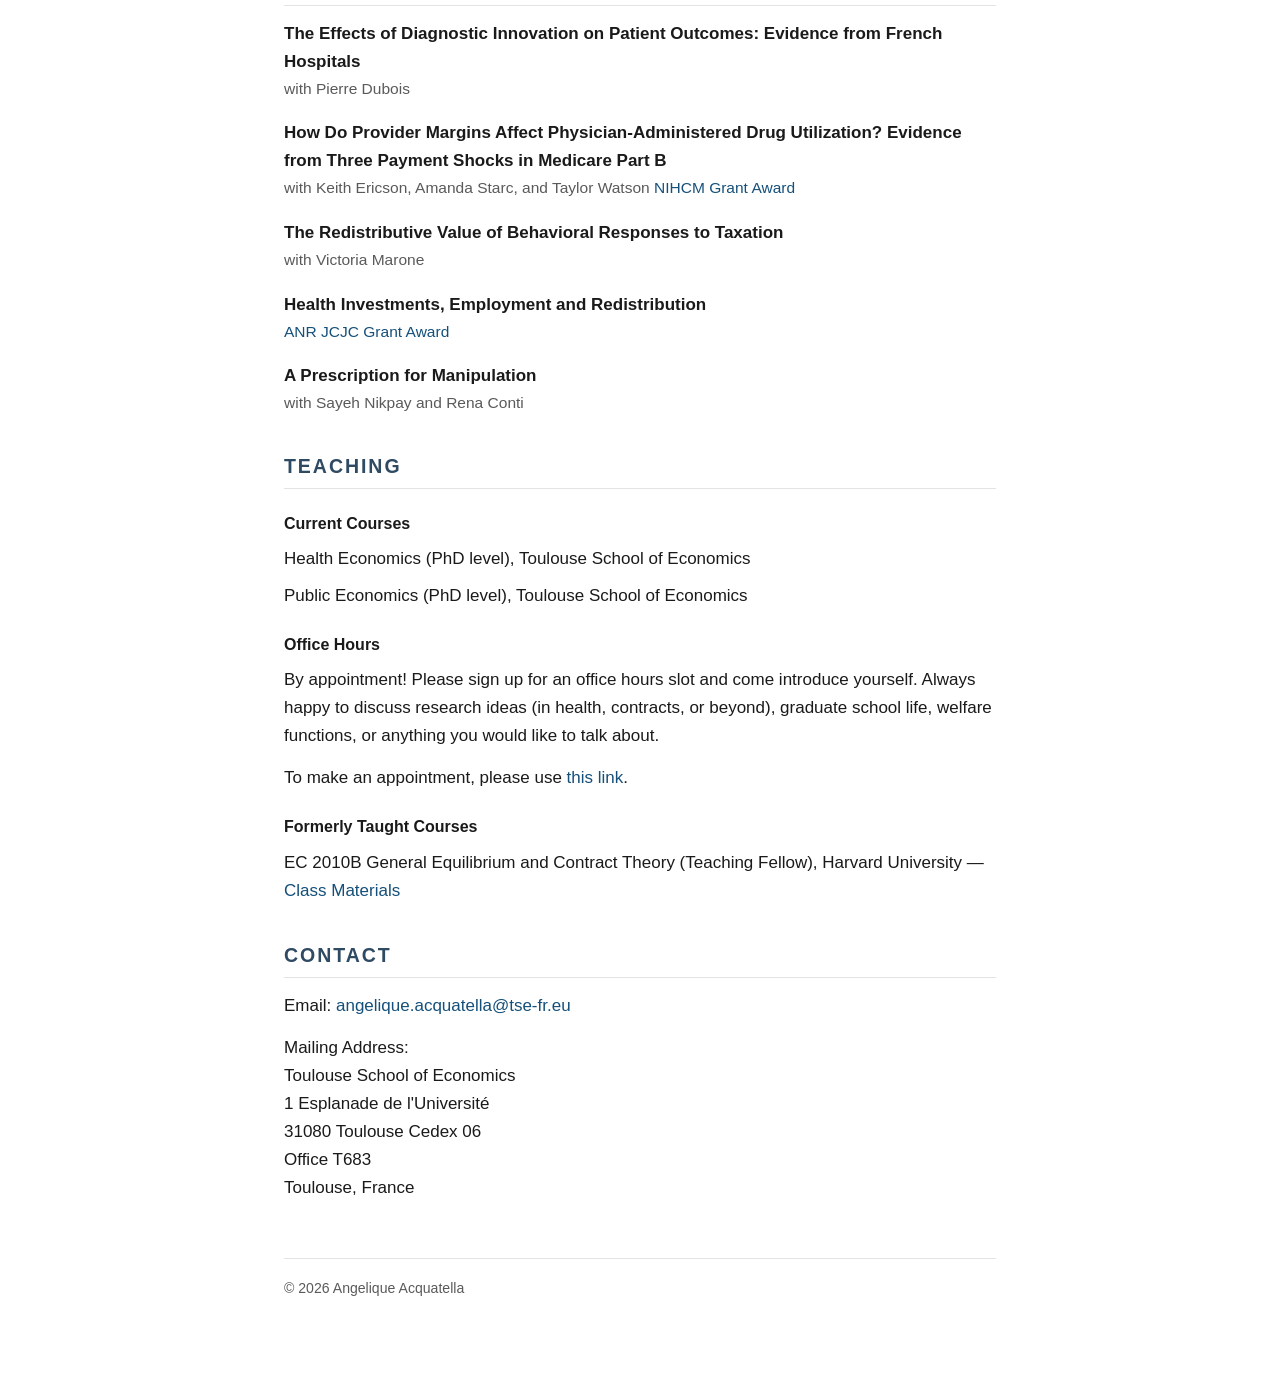
==== commit bb9cfb8f: "Update RPMH date to July 2026 to match the linked draft Co-Authored-By: Claude Opus 5 <noreply@anthr" ====
--- a/index.html
+++ b/index.html
@@ -88,7 +88,7 @@
             <span class="pub-title">
               <a href="https://victoriamarone.github.io/files/Risk_Protection_Value_of_Moral_Hazard.pdf">The Risk Protection Value of Moral Hazard</a>
             </span>
-            <span class="pub-meta">with Victoria Marone [December 2025] NBER WP #34156</span>
+            <span class="pub-meta">with Victoria Marone [July 2026] NBER WP #34156</span>
             <details class="abstract"><summary>Abstract</summary>
               <p>Health insurance lowers the out-of-pocket price of healthcare, and it is well-established that this leads to higher utilization of care. This type of &ldquo;moral hazard&rdquo; is typically viewed as a social cost of insurance. Within a standard model, we show that there are two important ways in which the consumer&rsquo;s ability to change her behavior in response to insurance can play a central role in the ability of insurance to protect her from risk. These are (i) by allowing optimal exploitation of real income gained in bad states, and (ii) by enabling more resources to be shifted to bad states than otherwise could be. We provide a theoretical characterization of these cases and quantify their importance empirically. Under standard parameterizations of demand for healthcare and health insurance, estimates in the literature imply that moral hazard accounts for as much as half of the total value of risk protection derived from insurance. Preventing consumers from changing their behavior in response to insurance would lower costs, but also result in a major loss of risk protection, on-net reducing consumer welfare in the population we study. Our results suggest that under-utilization of healthcare may thus be an equally important threat to welfare as over-utilization.</p>
             </details>
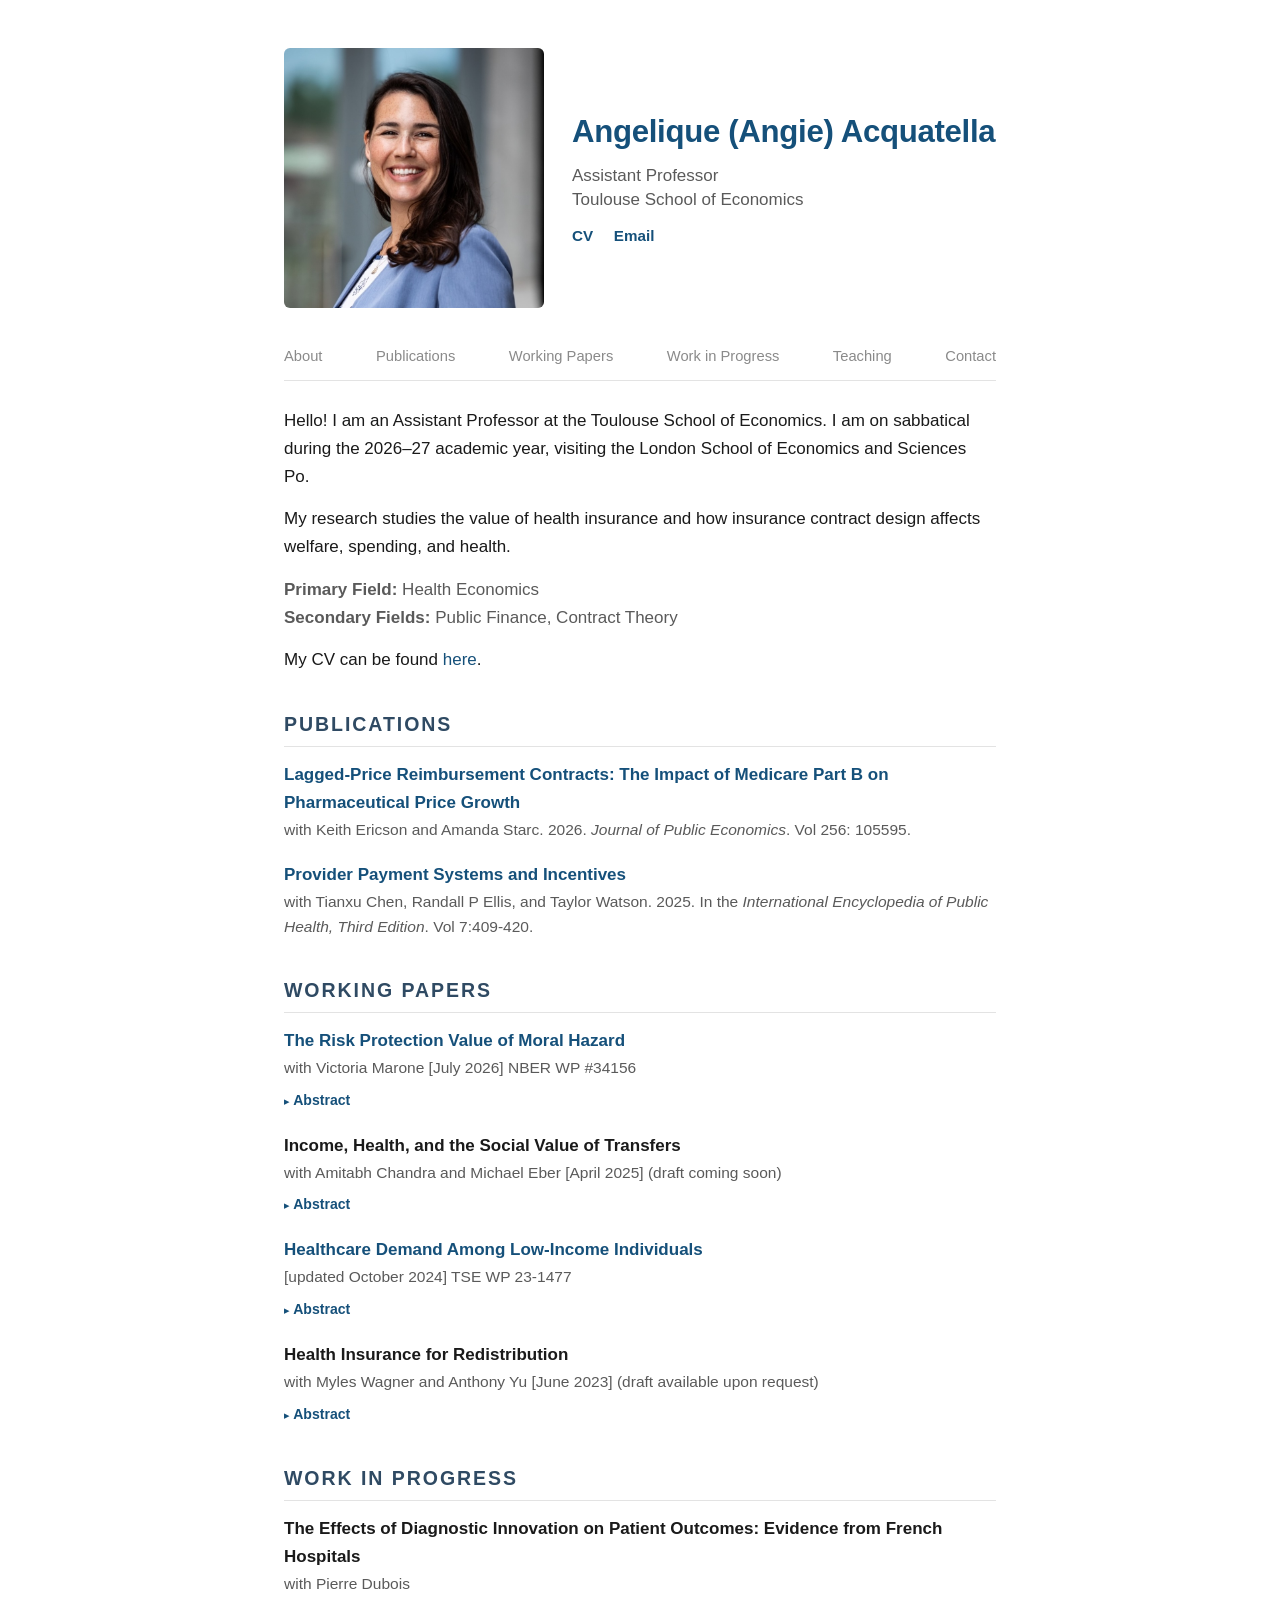
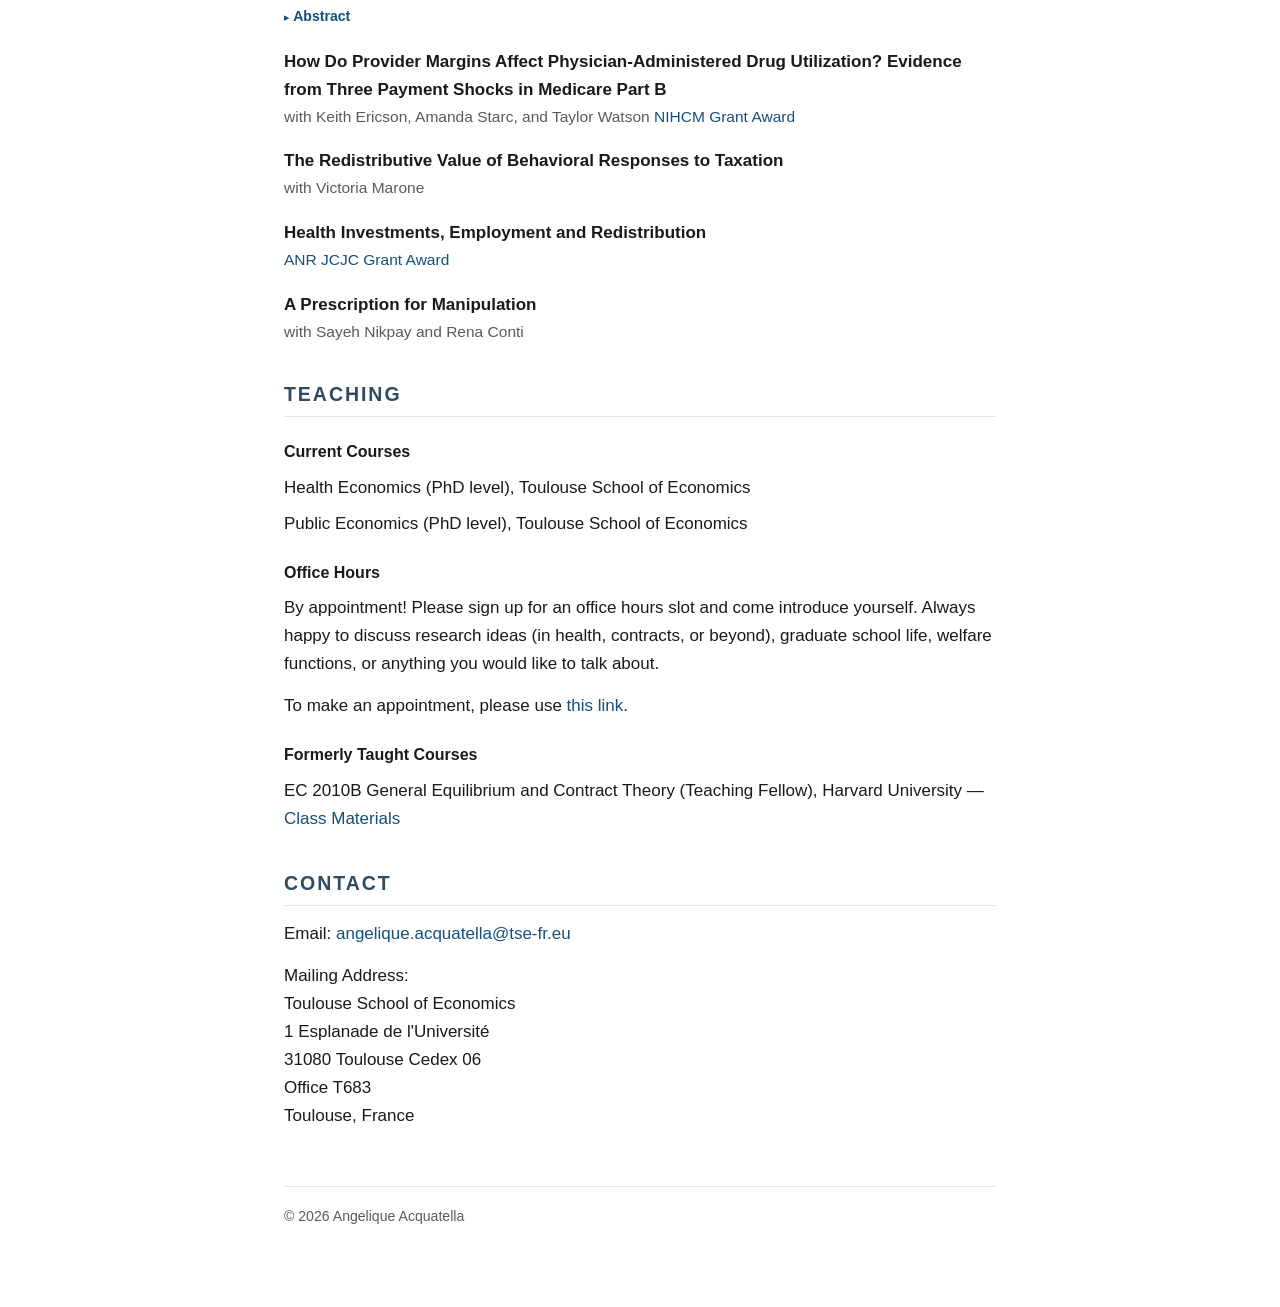
==== commit 96102142: "Add abstract to diagnostic innovation paper; remove Optimal Contracting for Low-Value Care The ORC P" ====
--- a/index.html
+++ b/index.html
@@ -116,15 +116,6 @@
               <p>The paper studies the role of health insurance for health equity. We consider a social planner that cares about health inequality in addition to income inequality. Focusing on a restricted policy space that offers different health care subsidies for the rich and poor, we derive sufficient statistics formulas for optimal policy, which depends on three objects: demand elasticities of medical spending by income, the joint distribution of health, income, and medical spending, and social preferences. We calibrate the joint distribution of health, income and medical spending using the Medical Expenditure Panel Survey, and revisit the RAND Health Insurance experiment to recover demand elasticities by income. Then, we simulate the optimal joint health insurance policy and tax schedule using social welfare weights that approximate Utilitarian and Rawlsian welfare objectives over health and income. An egalitarian planner chooses Medicare for all, and a Rawlsian planner chooses a public insurance policy that is much more generous than current Medicaid: full coverage for individuals below 300% of the Federal Poverty Line, and partial coinsurance for the rest.</p>
             </details>
           </li>
-          <li>
-            <span class="pub-title">
-              <a href="assets/papers/acquatella_ORC.pdf">Optimal Contracting for Low-Value Care</a>
-            </span>
-            <span class="pub-meta">[October 2025]</span>
-            <details class="abstract"><summary>Abstract</summary>
-              <p>A significant share of health care spending comes from low-value, or minimal benefit, services. Why do countries pay for these services and what can optimal contracts do to contain this type of spending? I study optimal contracting for &lsquo;flat of the curve&rsquo; medicine in a principal agent framework with altruistic providers. I find that altruism leads to inefficient overprovision of care when governments use cost-based reimbursement, and that treatment caps optimally contain excess spending. Global budgets, as in the U.K., achieve first best outcomes when perfect risk adjustment is possible, or when providers are substantially altruistic.</p>
-            </details>
-          </li>
         </ul>
       </section>
 
@@ -135,6 +126,9 @@
           <li>
             <span class="pub-title">The Effects of Diagnostic Innovation on Patient Outcomes: Evidence from French Hospitals</span>
             <span class="pub-meta">with Pierre Dubois</span>
+            <details class="abstract"><summary>Abstract</summary>
+              <p>Innovative diagnostics provide physicians with new or better information about a patient&rsquo;s health, and thereby help guide treatment decisions. Unlike therapeutic innovations, which often improve health at the cost of more expensive treatments, diagnostic innovations have the potential to improve allocation and timing of existing treatments, which can have potentially large impacts on patient outcomes and spending. Yet empirical evidence on their effects remains limited. We study the introduction of large-panel multiplex PCR diagnostics in French hospitals, which allow physicians to rapidly identify respiratory pathogens and better target treatments. Exploiting variation in the timing of technology adoption across hospitals, we estimate their effects on patient health and healthcare spending. We find a significant 13% (.52 pp) decline in respiratory mortality within six months of discharge, and a 4% (&euro;117) decline in the cost of respiratory hospitalizations, driven by reductions in patient aggravations that result in intensive use of critical care. We find no significant reductions in length of stay or subsequent healthcare utilization, yet total readmission spending increases over the following year due to surviving patients. Our findings suggest that payers may want to consider financing adoption of innovative diagnostics among providers.</p>
+            </details>
           </li>
           <li>
             <span class="pub-title">How Do Provider Margins Affect Physician-Administered Drug Utilization? Evidence from Three Payment Shocks in Medicare Part B</span>
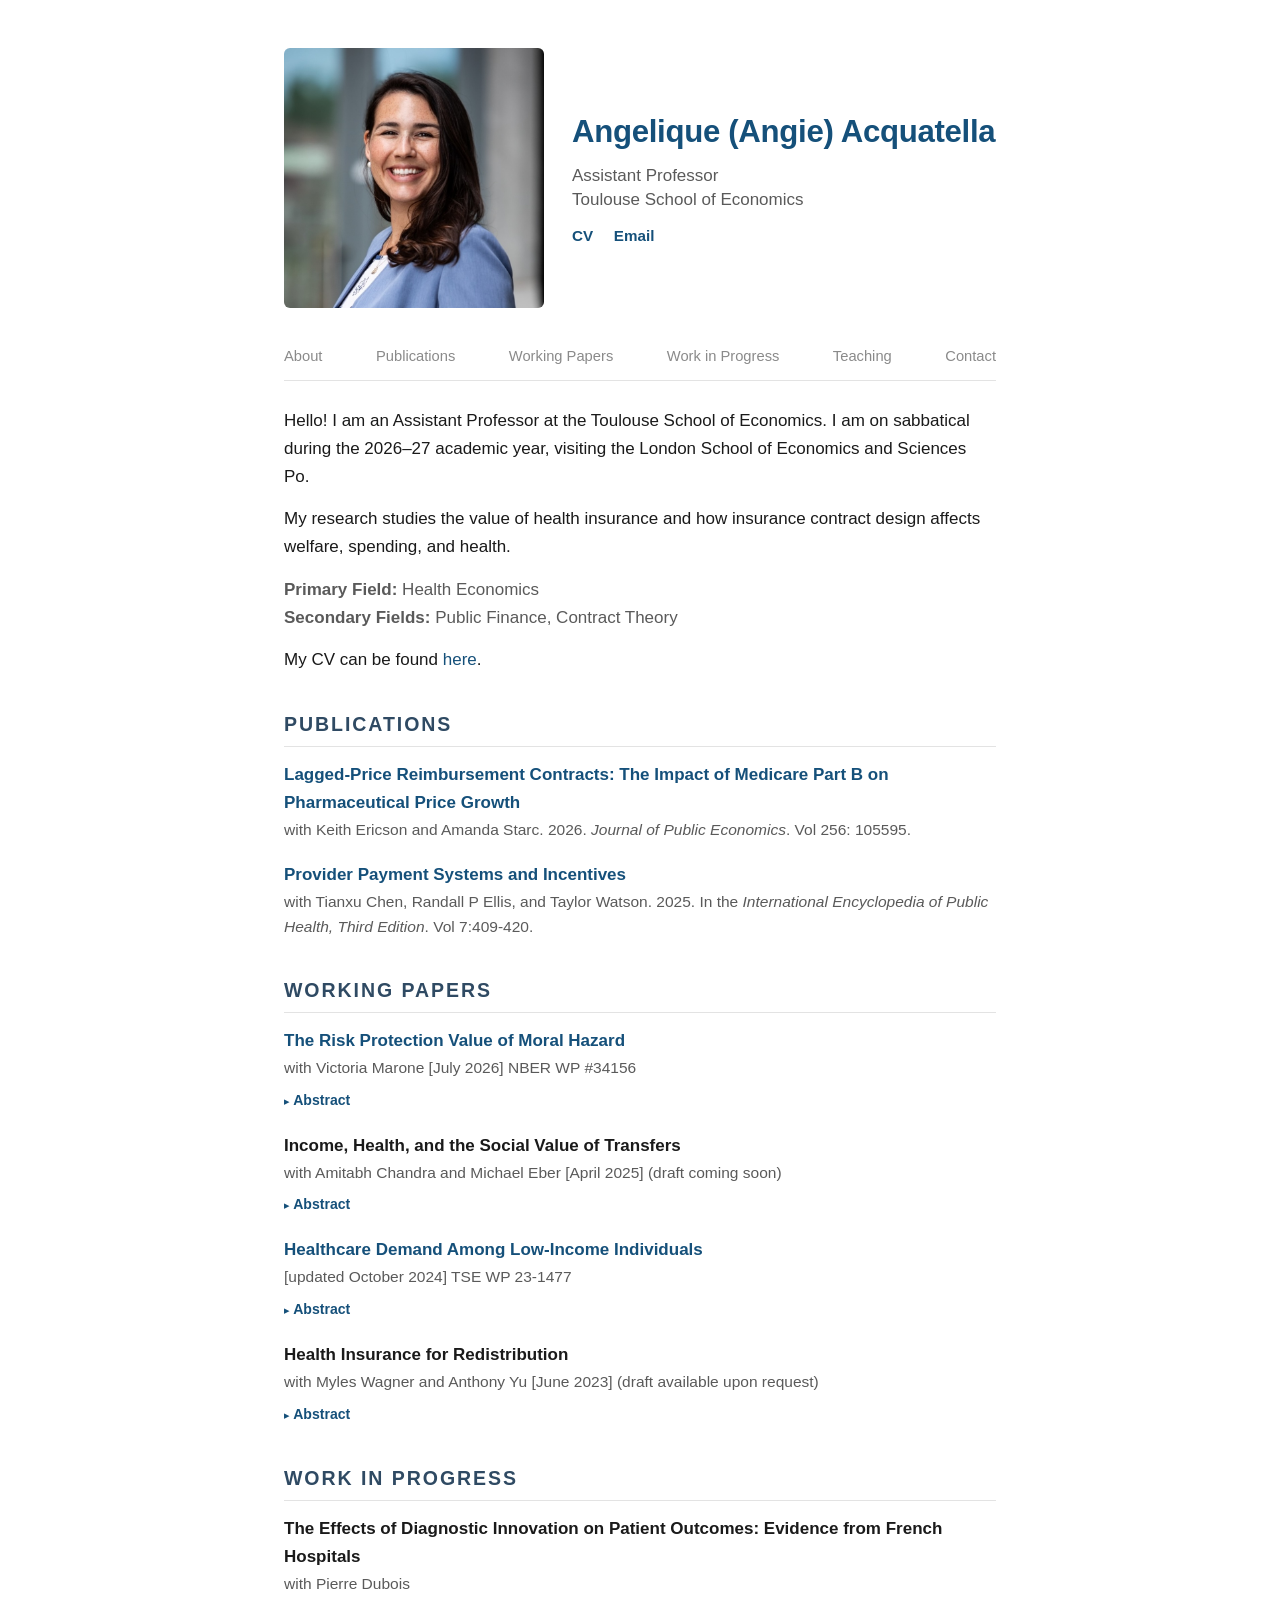
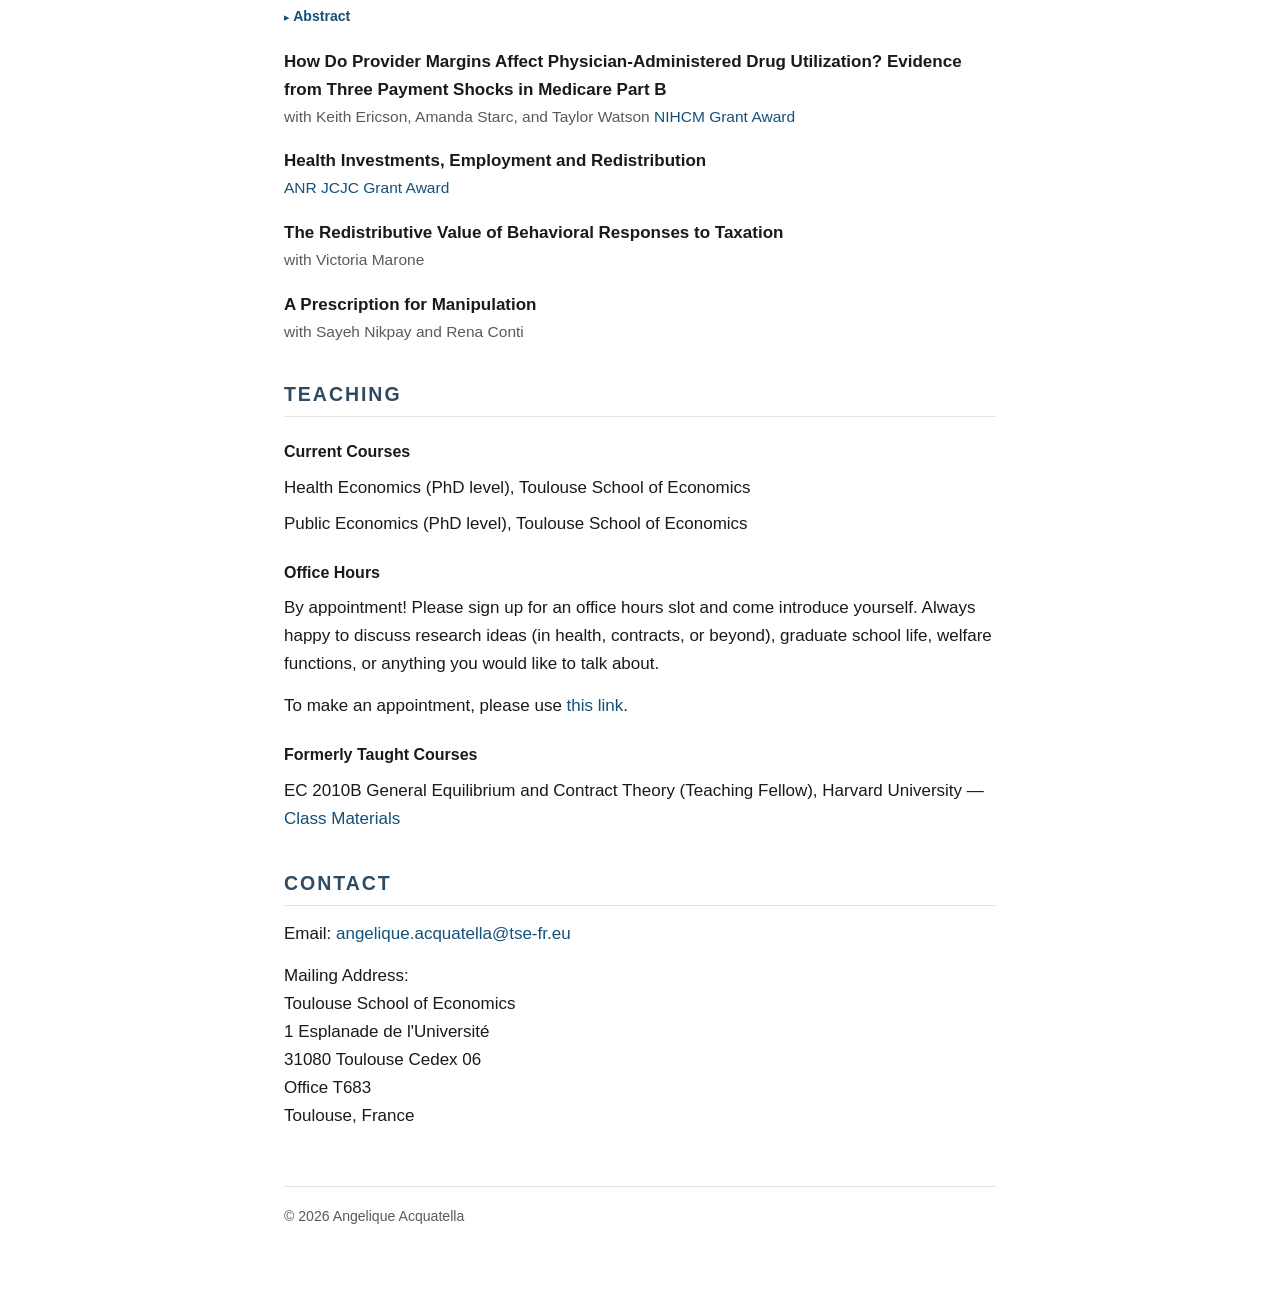
==== commit 34bbaa1f: "Move Health Investments, Employment and Redistribution below the Part B paper Co-Authored-By: Claude" ====
--- a/index.html
+++ b/index.html
@@ -136,12 +136,12 @@
               <a href="https://nihcm.org/grantees/redesigning-payment-policy-for-physician-administered-drugs">NIHCM Grant Award</a></span>
           </li>
           <li>
+            <span class="pub-title">Health Investments, Employment and Redistribution</span>
+            <span class="pub-meta"><a href="https://anr.fr/fileadmin/aap/2026/selection/aapg-2026-selection.pdf">ANR JCJC Grant Award</a></span>
+          </li>
+          <li>
             <span class="pub-title">The Redistributive Value of Behavioral Responses to Taxation</span>
             <span class="pub-meta">with Victoria Marone</span>
-          </li>
-          <li>
-            <span class="pub-title">Health Investments, Employment and Redistribution</span>
-            <span class="pub-meta"><a href="https://anr.fr/fileadmin/aap/2026/selection/aapg-2026-selection.pdf">ANR JCJC Grant Award</a></span>
           </li>
           <li>
             <span class="pub-title">A Prescription for Manipulation</span>
